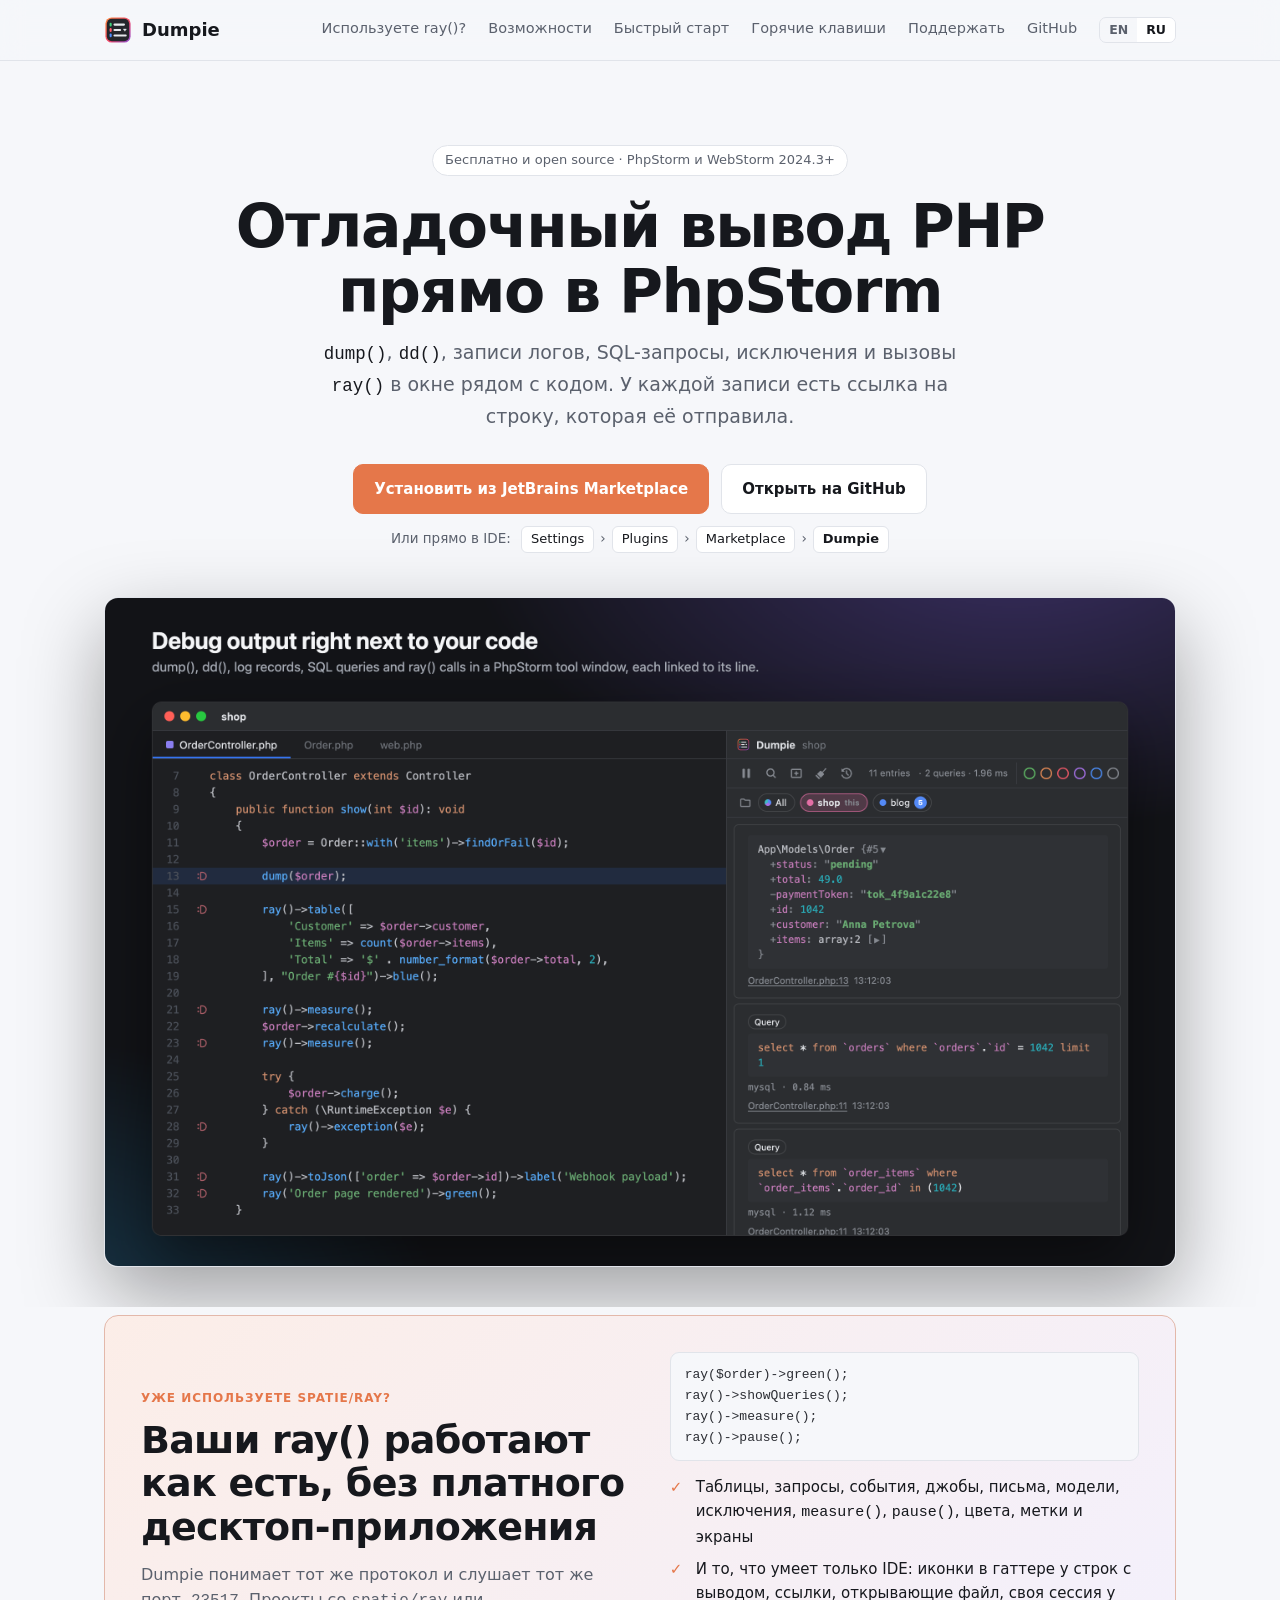
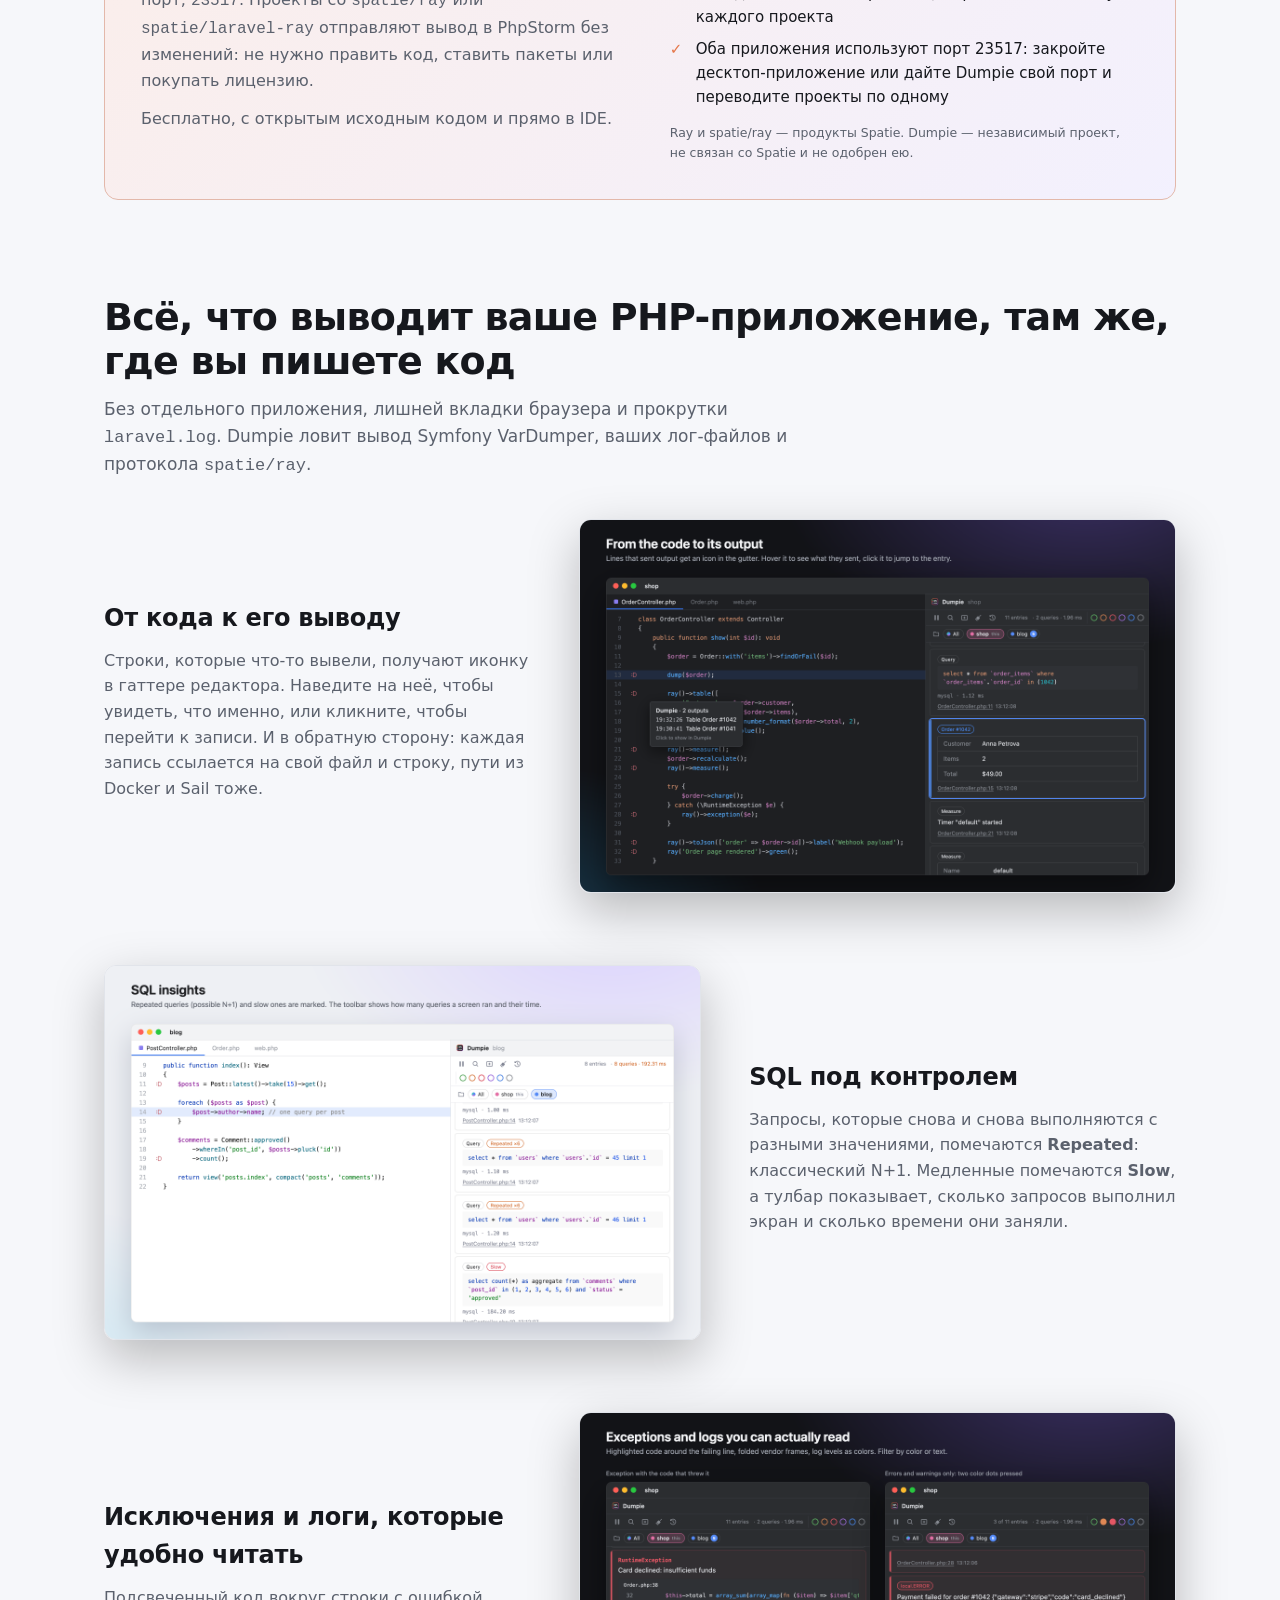
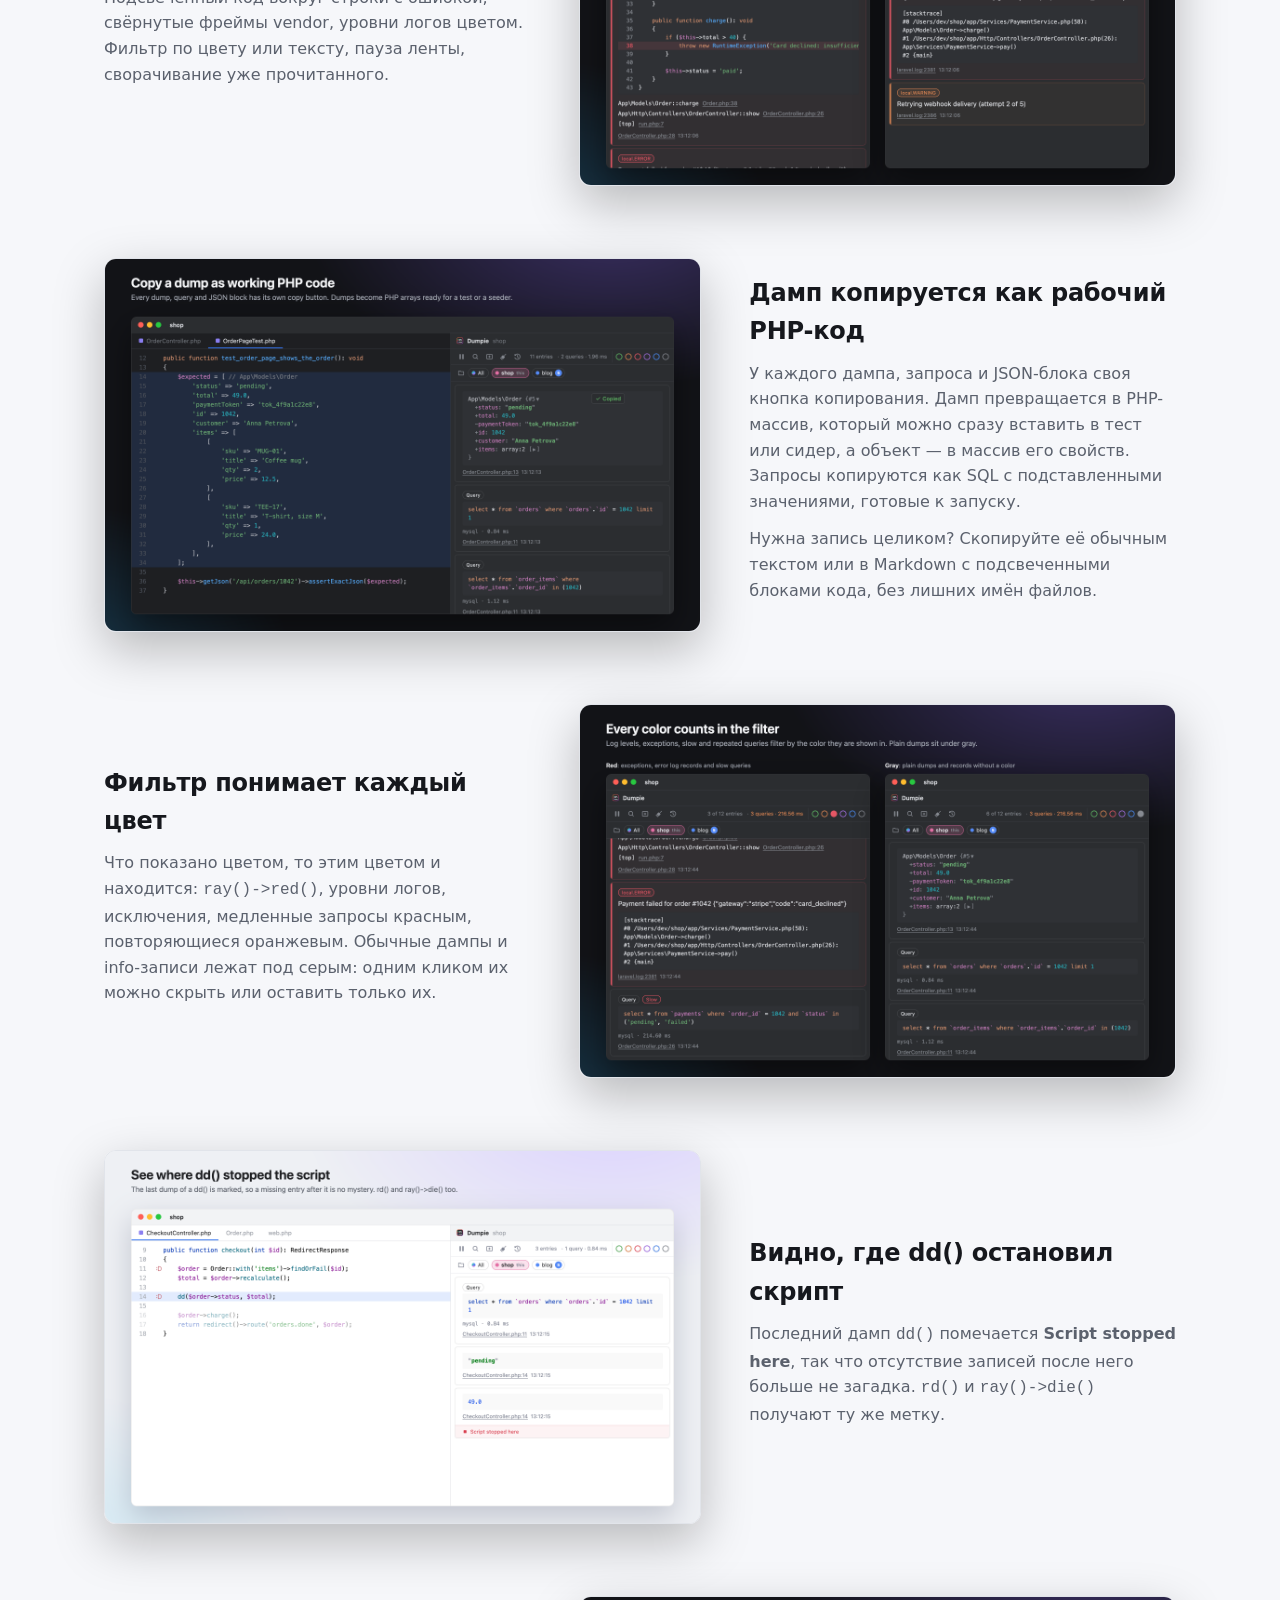
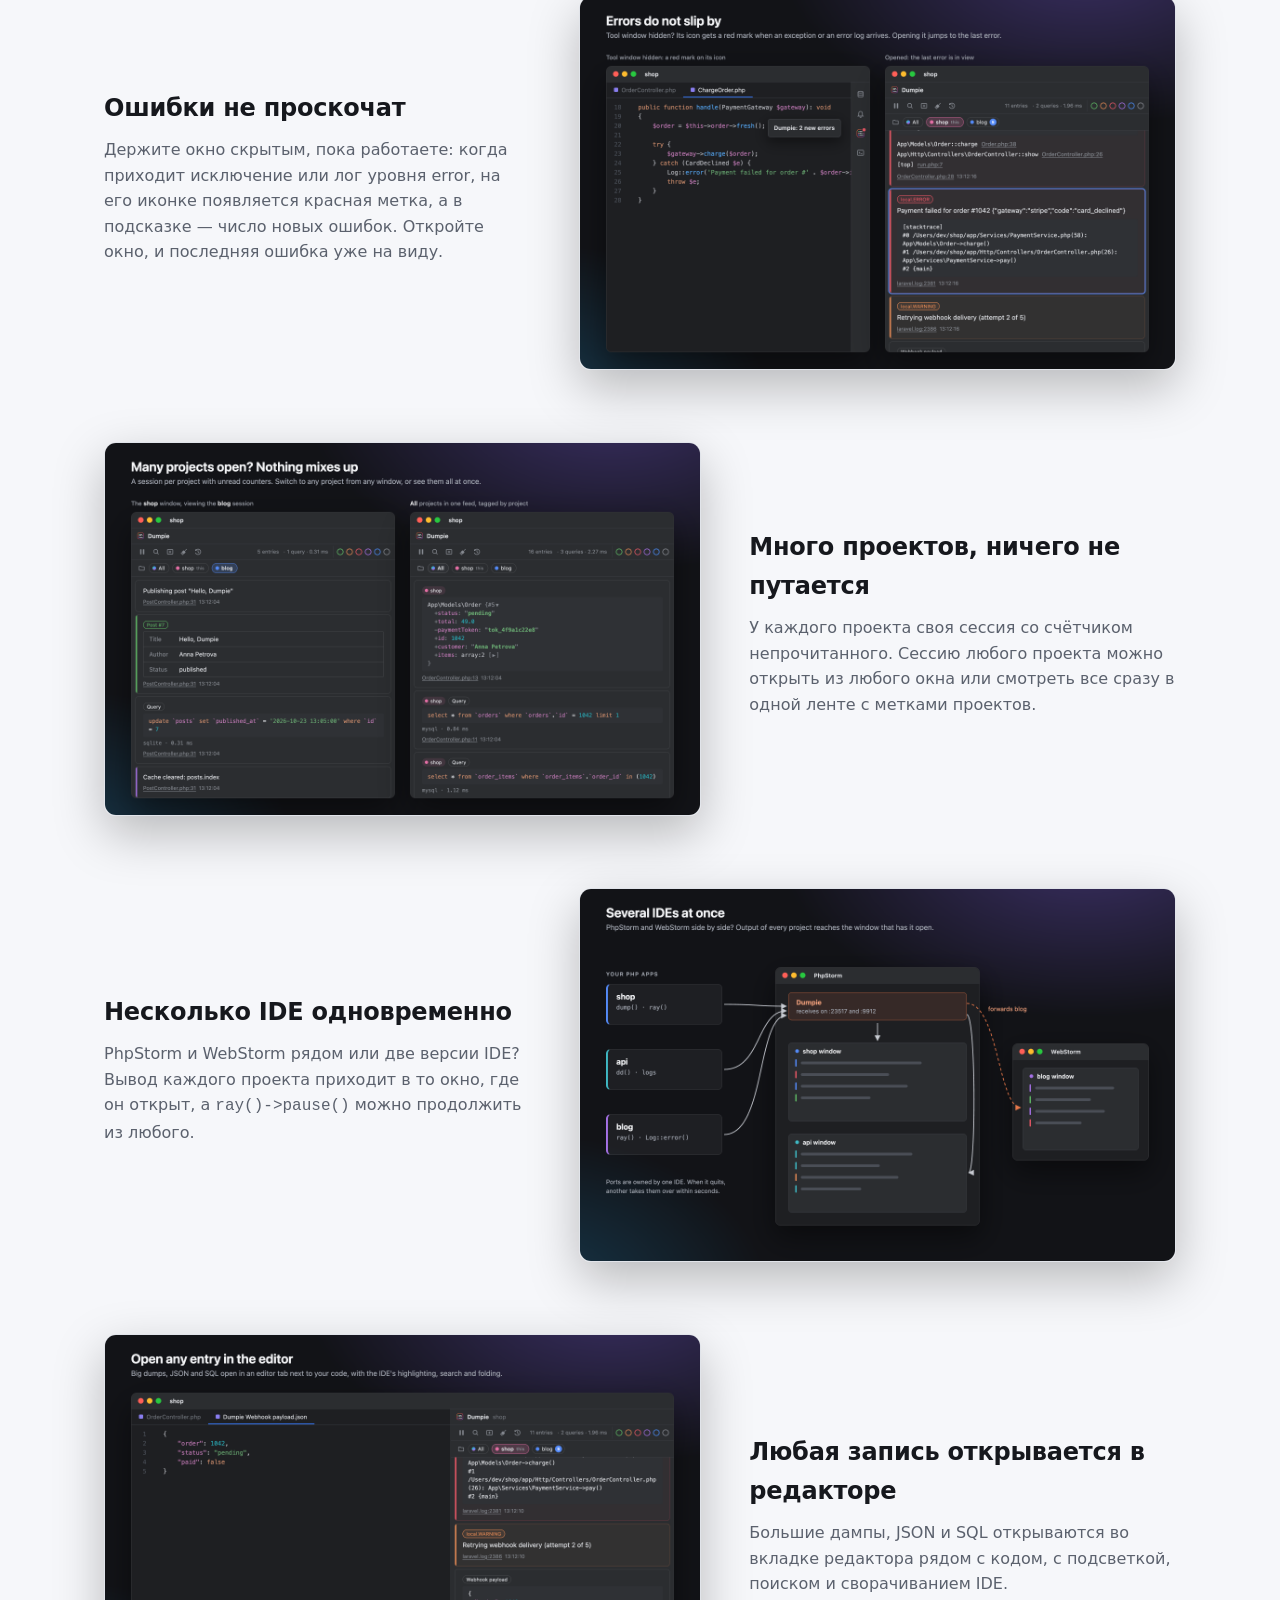
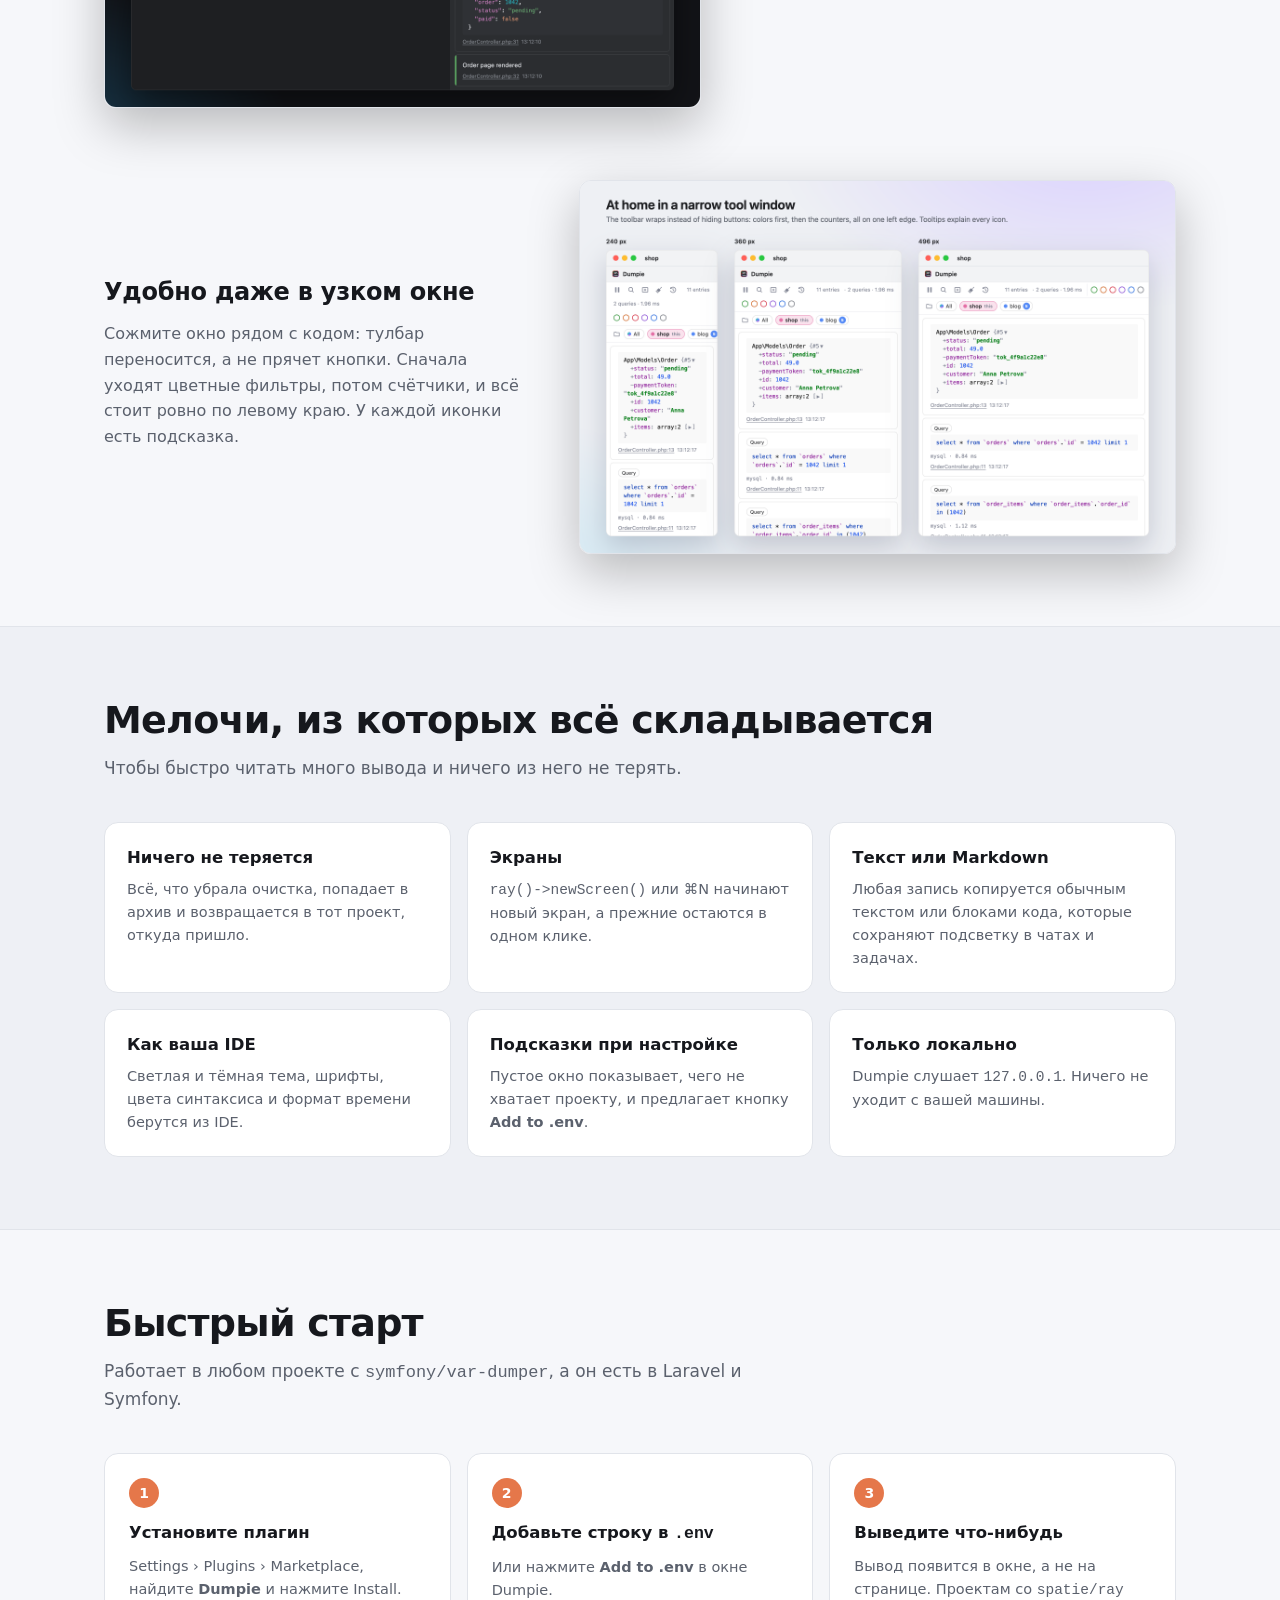
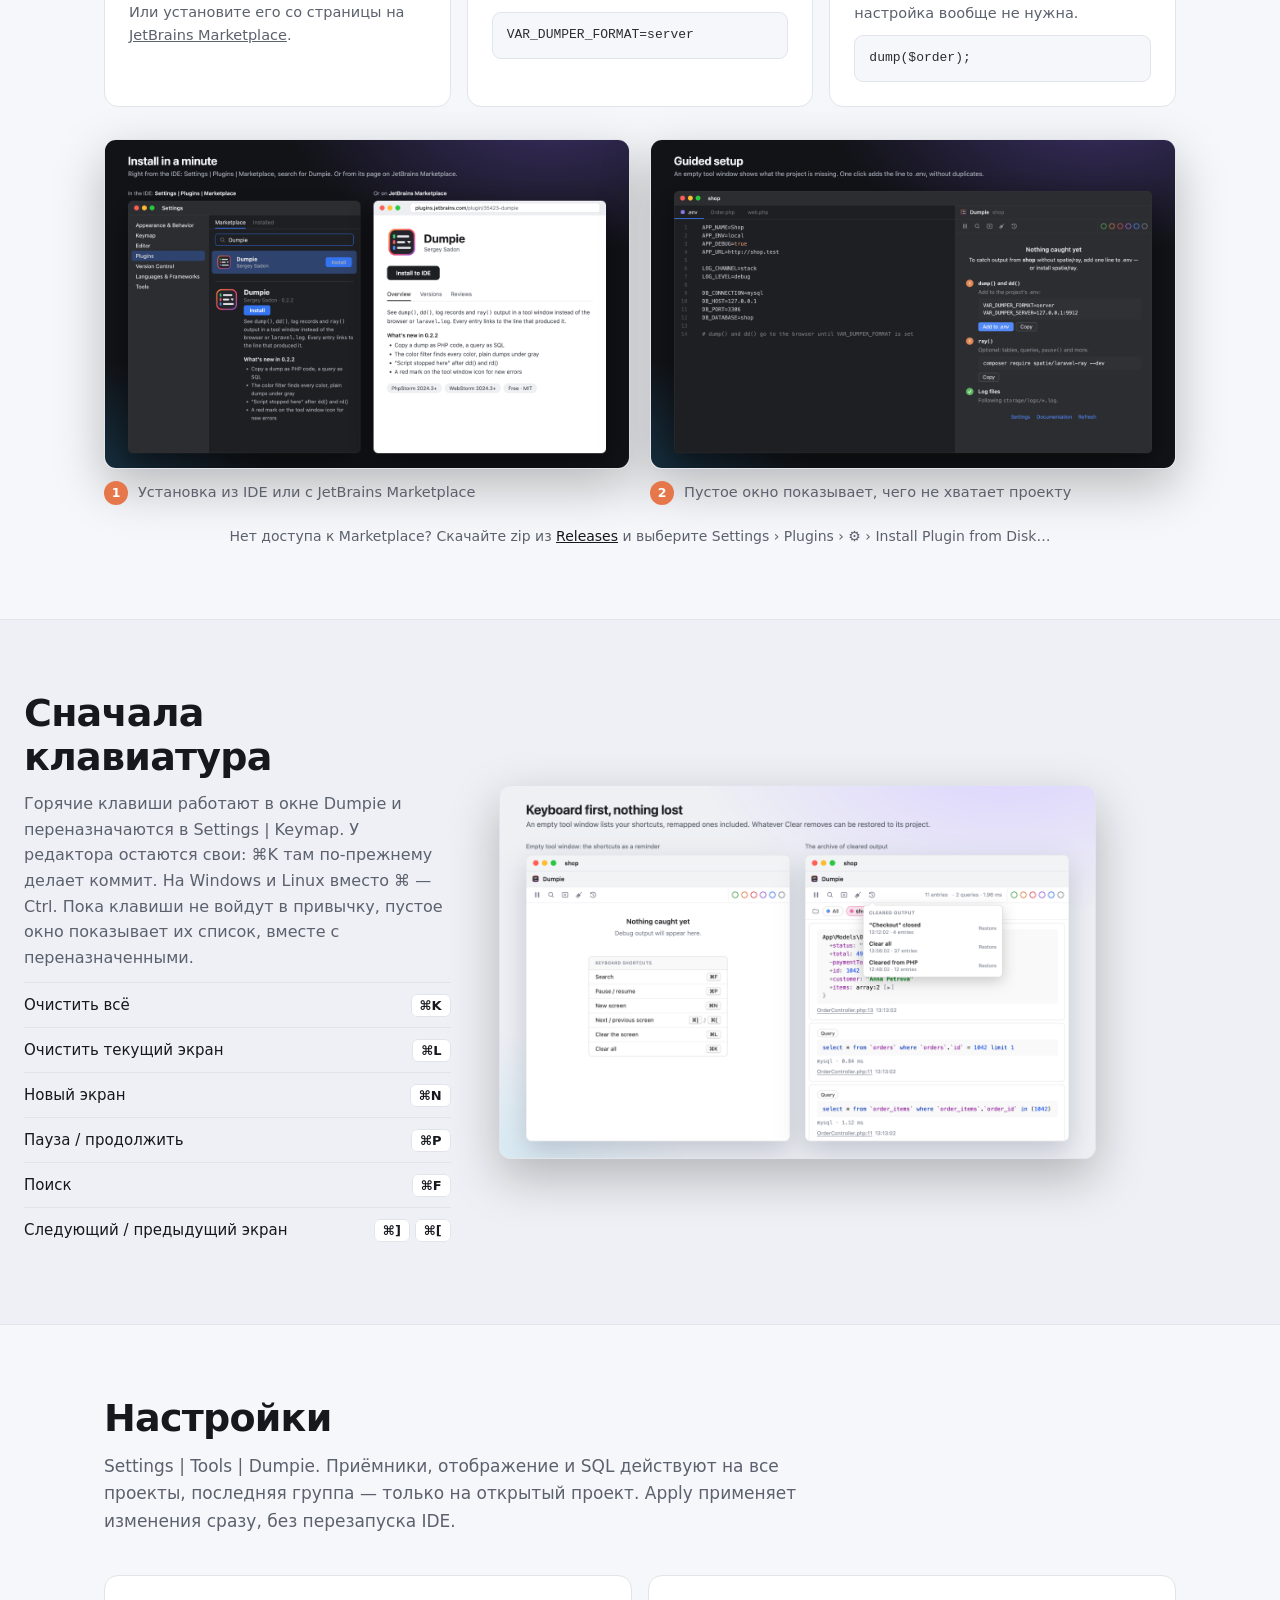
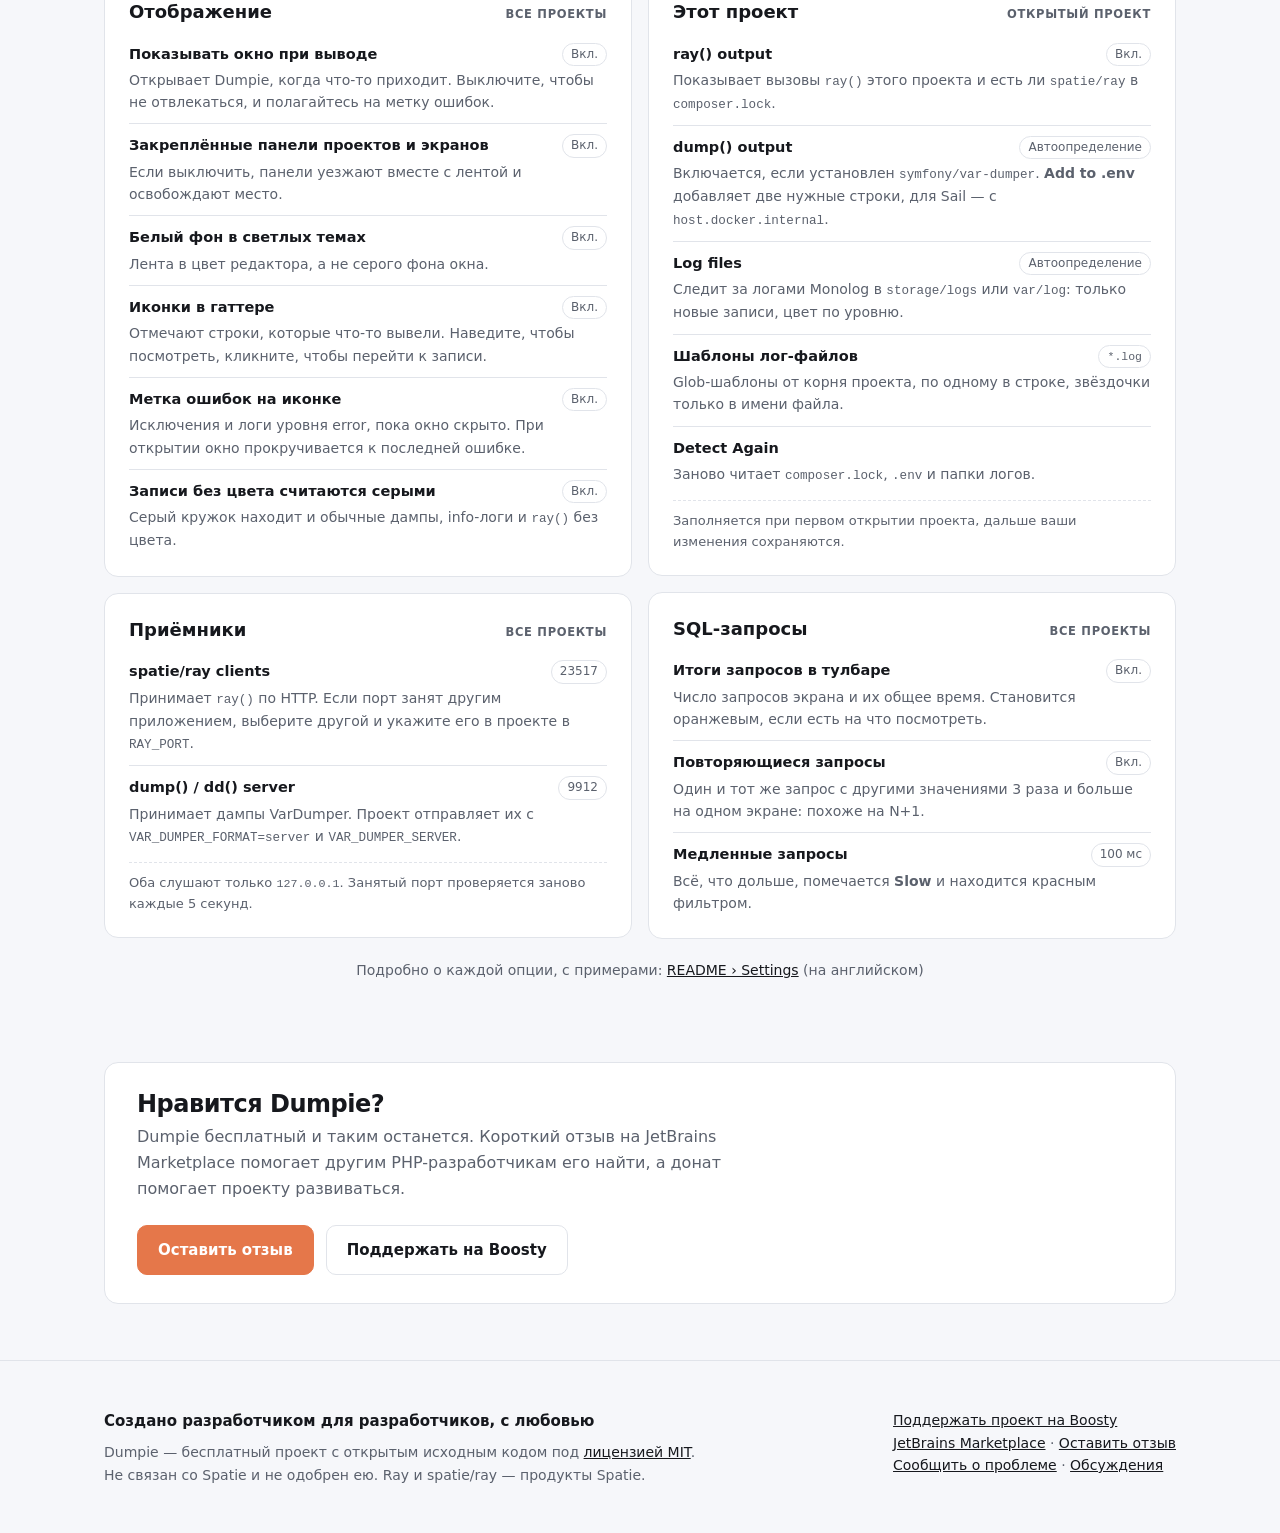
==== docs/ru/index.html @ 07ad0e58 "Docs for 0.2.2: new screenshots, Russian site, settings reference - 16 marketplace screenshots, five" ====
<!doctype html>
<html lang="ru">
<head>
<meta charset="utf-8">
<meta name="viewport" content="width=device-width, initial-scale=1">
<title>Dumpie — отладочный вывод PHP прямо в PhpStorm</title>
<meta name="description" content="dump(), dd(), логи, SQL-запросы, исключения и ray() в окне PhpStorm, у каждой записи ссылка на строку кода. Бесплатно и с открытым исходным кодом.">
<meta property="og:title" content="Dumpie — отладочный вывод PHP прямо в PhpStorm">
<meta property="og:description" content="dump(), dd(), логи, SQL и ray() рядом с вашим кодом. Бесплатно и с открытым исходным кодом.">
<meta property="og:image" content="https://sadonsergey.github.io/dumpie/marketplace/01-hero.png">
<link rel="icon" href="../icon.svg" type="image/svg+xml">
<link rel="alternate" hreflang="en" href="https://sadonsergey.github.io/dumpie/">
<link rel="alternate" hreflang="ru" href="https://sadonsergey.github.io/dumpie/ru/">
<link rel="alternate" hreflang="x-default" href="https://sadonsergey.github.io/dumpie/">
<link rel="stylesheet" href="../site.css">
</head>
<body>

<nav>
    <div class="wrap">
        <a class="brand" href="#"><img src="../icon.svg" alt="">Dumpie</a>
        <div class="links">
            <a href="#ray" class="hide-sm">Используете ray()?</a>
            <a href="#features">Возможности</a>
            <a href="#start" class="hide-sm">Быстрый старт</a>
            <a href="#shortcuts" class="hide-sm">Горячие клавиши</a>
            <a href="#support" class="hide-sm">Поддержать</a>
            <a href="https://github.com/sadonsergey/dumpie">GitHub</a>
            <span class="lang"><a href="../" hreflang="en" lang="en">EN</a><b>RU</b></span>
        </div>
    </div>
</nav>

<header class="hero">
    <div class="wrap">
        <span class="badge">Бесплатно и open source · PhpStorm и WebStorm 2024.3+</span>
        <h1>Отладочный вывод PHP прямо в PhpStorm</h1>
        <p class="lead"><code>dump()</code>, <code>dd()</code>, записи логов, SQL-запросы, исключения и вызовы <code>ray()</code> в окне рядом
            с кодом. У каждой записи есть ссылка на строку, которая её отправила.</p>
        <div class="cta">
            <a class="btn primary" href="https://plugins.jetbrains.com/plugin/35423-dumpie">Установить из JetBrains Marketplace</a>
            <a class="btn" href="https://github.com/sadonsergey/dumpie">Открыть на GitHub</a>
        </div>
        <div class="note">Или прямо в IDE:
            <span class="path"><span>Settings</span><i>›</i><span>Plugins</span><i>›</i><span>Marketplace</span><i>›</i><span><b>Dumpie</b></span></span></div>
        <div class="shot"><img src="../marketplace/01-hero.png" alt="Dumpie рядом с кодом в PhpStorm" width="2560" height="1600"></div>
    </div>
</header>

<section id="ray" class="switch">
    <div class="wrap">
        <div class="switch-card">
            <div>
                <span class="switch-tag">Уже используете spatie/ray?</span>
                <h2>Ваши ray() работают как есть, без платного десктоп-приложения</h2>
                <p>Dumpie понимает тот же протокол и слушает тот же порт, <code>23517</code>. Проекты со <code>spatie/ray</code> или
                    <code>spatie/laravel-ray</code> отправляют вывод в PhpStorm без изменений: не нужно править код, ставить
                    пакеты или покупать лицензию.</p>
                <p>Бесплатно, с открытым исходным кодом и прямо в IDE.</p>
            </div>
            <div>
                <pre>ray($order)-&gt;green();
ray()-&gt;showQueries();
ray()-&gt;measure();
ray()-&gt;pause();</pre>
                <ul>
                    <li>Таблицы, запросы, события, джобы, письма, модели, исключения, <code>measure()</code>, <code>pause()</code>, цвета, метки и экраны</li>
                    <li>И то, что умеет только IDE: иконки в гаттере у строк с выводом, ссылки, открывающие файл, своя сессия у каждого проекта</li>
                    <li>Оба приложения используют порт 23517: закройте десктоп-приложение или дайте Dumpie свой порт и переводите проекты по одному</li>
                </ul>
                <small>Ray и spatie/ray — продукты Spatie. Dumpie — независимый проект, не связан со Spatie и не одобрен ею.</small>
            </div>
        </div>
    </div>
</section>

<section id="features">
    <div class="wrap">
        <h2>Всё, что выводит ваше PHP-приложение, там же, где вы пишете код</h2>
        <p class="section-lead">Без отдельного приложения, лишней вкладки браузера и прокрутки <code>laravel.log</code>. Dumpie ловит вывод
            Symfony VarDumper, ваших лог-файлов и протокола <code>spatie/ray</code>.</p>

        <div class="feature">
            <div class="text">
                <h3>От кода к его выводу</h3>
                <p>Строки, которые что-то вывели, получают иконку в гаттере редактора. Наведите на неё, чтобы увидеть, что именно, или кликните,
                    чтобы перейти к записи. И в обратную сторону: каждая запись ссылается на свой файл и строку, пути из Docker и Sail тоже.</p>
            </div>
            <div class="media"><img src="../marketplace/06-gutter.png" alt="Иконка в гаттере с подсказкой и найденная запись" loading="lazy" width="2560" height="1600"></div>
        </div>

        <div class="feature flip">
            <div class="text">
                <h3>SQL под контролем</h3>
                <p>Запросы, которые снова и снова выполняются с разными значениями, помечаются <b>Repeated</b>: классический N+1. Медленные
                    помечаются <b>Slow</b>, а тулбар показывает, сколько запросов выполнил экран и сколько времени они заняли.</p>
            </div>
            <div class="media"><img src="../marketplace/05-sql.png" alt="Повторяющиеся и медленные запросы" loading="lazy" width="2560" height="1600"></div>
        </div>

        <div class="feature">
            <div class="text">
                <h3>Исключения и логи, которые удобно читать</h3>
                <p>Подсвеченный код вокруг строки с ошибкой, свёрнутые фреймы vendor, уровни логов цветом. Фильтр по цвету или тексту, пауза
                    ленты, сворачивание уже прочитанного.</p>
            </div>
            <div class="media"><img src="../marketplace/04-errors.png" alt="Исключение с кодом и только ошибки" loading="lazy" width="2560" height="1600"></div>
        </div>

        <div class="feature flip">
            <div class="text">
                <h3>Дамп копируется как рабочий PHP-код</h3>
                <p>У каждого дампа, запроса и JSON-блока своя кнопка копирования. Дамп превращается в PHP-массив, который можно сразу вставить
                    в тест или сидер, а объект — в массив его свойств. Запросы копируются как SQL с подставленными значениями, готовые к запуску.</p>
                <p>Нужна запись целиком? Скопируйте её обычным текстом или в Markdown с подсвеченными блоками кода, без лишних имён файлов.</p>
            </div>
            <div class="media"><img src="../marketplace/11-copy.png" alt="Дамп, скопированный в тест как PHP-массив" loading="lazy" width="2560" height="1600"></div>
        </div>

        <div class="feature">
            <div class="text">
                <h3>Фильтр понимает каждый цвет</h3>
                <p>Что показано цветом, то этим цветом и находится: <code>ray()->red()</code>, уровни логов, исключения, медленные запросы
                    красным, повторяющиеся оранжевым. Обычные дампы и info-записи лежат под серым: одним кликом их можно скрыть или оставить только их.</p>
            </div>
            <div class="media"><img src="../marketplace/12-filter.png" alt="Красный и серый цветовые фильтры" loading="lazy" width="2560" height="1600"></div>
        </div>

        <div class="feature flip">
            <div class="text">
                <h3>Видно, где dd() остановил скрипт</h3>
                <p>Последний дамп <code>dd()</code> помечается <b>Script stopped here</b>, так что отсутствие записей после него больше не загадка.
                    <code>rd()</code> и <code>ray()->die()</code> получают ту же метку.</p>
            </div>
            <div class="media"><img src="../marketplace/13-dd.png" alt="Метка Script stopped here после dd()" loading="lazy" width="2560" height="1600"></div>
        </div>

        <div class="feature">
            <div class="text">
                <h3>Ошибки не проскочат</h3>
                <p>Держите окно скрытым, пока работаете: когда приходит исключение или лог уровня error, на его иконке появляется красная метка,
                    а в подсказке — число новых ошибок. Откройте окно, и последняя ошибка уже на виду.</p>
            </div>
            <div class="media"><img src="../marketplace/14-badge.png" alt="Красная метка на иконке окна и найденная ошибка" loading="lazy" width="2560" height="1600"></div>
        </div>

        <div class="feature flip">
            <div class="text">
                <h3>Много проектов, ничего не путается</h3>
                <p>У каждого проекта своя сессия со счётчиком непрочитанного. Сессию любого проекта можно открыть из любого окна или смотреть
                    все сразу в одной ленте с метками проектов.</p>
            </div>
            <div class="media"><img src="../marketplace/02-sessions.png" alt="Сессии двух проектов" loading="lazy" width="2560" height="1600"></div>
        </div>

        <div class="feature">
            <div class="text">
                <h3>Несколько IDE одновременно</h3>
                <p>PhpStorm и WebStorm рядом или две версии IDE? Вывод каждого проекта приходит в то окно, где он открыт, а
                    <code>ray()->pause()</code> можно продолжить из любого.</p>
            </div>
            <div class="media"><img src="../marketplace/03-ides.png" alt="Вывод, распределённый между IDE" loading="lazy" width="2560" height="1600"></div>
        </div>

        <div class="feature flip">
            <div class="text">
                <h3>Любая запись открывается в редакторе</h3>
                <p>Большие дампы, JSON и SQL открываются во вкладке редактора рядом с кодом, с подсветкой, поиском и сворачиванием IDE.</p>
            </div>
            <div class="media"><img src="../marketplace/08-open.png" alt="Запись, открытая во вкладке редактора" loading="lazy" width="2560" height="1600"></div>
        </div>

        <div class="feature">
            <div class="text">
                <h3>Удобно даже в узком окне</h3>
                <p>Сожмите окно рядом с кодом: тулбар переносится, а не прячет кнопки. Сначала уходят цветные фильтры, потом счётчики,
                    и всё стоит ровно по левому краю. У каждой иконки есть подсказка.</p>
            </div>
            <div class="media"><img src="../marketplace/15-narrow.png" alt="Окно Dumpie трёх разной ширины" loading="lazy" width="2560" height="1600"></div>
        </div>
    </div>
</section>

<section class="alt">
    <div class="wrap">
        <h2>Мелочи, из которых всё складывается</h2>
        <p class="section-lead">Чтобы быстро читать много вывода и ничего из него не терять.</p>
        <div class="grid">
            <div class="card"><h4>Ничего не теряется</h4><p>Всё, что убрала очистка, попадает в архив и возвращается в тот проект, откуда пришло.</p></div>
            <div class="card"><h4>Экраны</h4><p><code>ray()->newScreen()</code> или ⌘N начинают новый экран, а прежние остаются в одном клике.</p></div>
            <div class="card"><h4>Текст или Markdown</h4><p>Любая запись копируется обычным текстом или блоками кода, которые сохраняют подсветку в чатах и задачах.</p></div>
            <div class="card"><h4>Как ваша IDE</h4><p>Светлая и тёмная тема, шрифты, цвета синтаксиса и формат времени берутся из IDE.</p></div>
            <div class="card"><h4>Подсказки при настройке</h4><p>Пустое окно показывает, чего не хватает проекту, и предлагает кнопку <b>Add to .env</b>.</p></div>
            <div class="card"><h4>Только локально</h4><p>Dumpie слушает <code>127.0.0.1</code>. Ничего не уходит с вашей машины.</p></div>
        </div>
    </div>
</section>

<section id="start">
    <div class="wrap">
        <h2>Быстрый старт</h2>
        <p class="section-lead">Работает в любом проекте с <code>symfony/var-dumper</code>, а он есть в Laravel и Symfony.</p>
        <div class="steps">
            <div class="step">
                <h4>Установите плагин</h4>
                <p>Settings › Plugins › Marketplace, найдите <b>Dumpie</b> и нажмите Install. Или установите его со страницы на
                    <a href="https://plugins.jetbrains.com/plugin/35423-dumpie">JetBrains Marketplace</a>.</p>
            </div>
            <div class="step">
                <h4>Добавьте строку в <code>.env</code></h4>
                <p>Или нажмите <b>Add to .env</b> в окне Dumpie.</p>
                <pre>VAR_DUMPER_FORMAT=server</pre>
            </div>
            <div class="step">
                <h4>Выведите что-нибудь</h4>
                <p>Вывод появится в окне, а не на странице. Проектам со <code>spatie/ray</code> настройка вообще не нужна.</p>
                <pre>dump($order);</pre>
            </div>
        </div>
        <div class="shots">
            <figure>
                <div class="media"><img src="../marketplace/16-install.png" alt="Установка Dumpie из IDE и с JetBrains Marketplace" loading="lazy" width="2560" height="1600"></div>
                <figcaption><b>1</b> Установка из IDE или с JetBrains Marketplace</figcaption>
            </figure>
            <figure>
                <div class="media"><img src="../marketplace/09-setup.png" alt="Подсказки по настройке в пустом окне" loading="lazy" width="2560" height="1600"></div>
                <figcaption><b>2</b> Пустое окно показывает, чего не хватает проекту</figcaption>
            </figure>
        </div>
        <p class="offline">Нет доступа к Marketplace? Скачайте zip из <a href="https://github.com/sadonsergey/dumpie/releases/latest">Releases</a>
            и выберите Settings › Plugins › ⚙ › Install Plugin from Disk…</p>
    </div>
</section>

<section id="shortcuts" class="alt">
    <div class="wrap feature">
        <div class="text">
            <h2>Сначала клавиатура</h2>
            <p>Горячие клавиши работают в окне Dumpie и переназначаются в Settings | Keymap. У редактора остаются свои: ⌘K там
                по-прежнему делает коммит. На Windows и Linux вместо ⌘ — Ctrl. Пока клавиши не войдут в привычку, пустое окно
                показывает их список, вместе с переназначенными.</p>
            <table>
                <tr><td>Очистить всё</td><td><kbd>⌘K</kbd></td></tr>
                <tr><td>Очистить текущий экран</td><td><kbd>⌘L</kbd></td></tr>
                <tr><td>Новый экран</td><td><kbd>⌘N</kbd></td></tr>
                <tr><td>Пауза / продолжить</td><td><kbd>⌘P</kbd></td></tr>
                <tr><td>Поиск</td><td><kbd>⌘F</kbd></td></tr>
                <tr><td>Следующий / предыдущий экран</td><td><kbd>⌘]</kbd> <kbd>⌘[</kbd></td></tr>
            </table>
        </div>
        <div class="media"><img src="../marketplace/07-keys.png" alt="Горячие клавиши на пустом экране и архив очищенного вывода" loading="lazy" width="2560" height="1600"></div>
    </div>
</section>

<section id="settings">
    <div class="wrap">
        <h2>Настройки</h2>
        <p class="section-lead">Settings | Tools | Dumpie. Приёмники, отображение и SQL действуют на все проекты, последняя группа — только на открытый проект. Apply применяет изменения сразу, без перезапуска IDE.</p>
        <div class="settings">
            <div class="set-col">
                <div class="set-card">
                    <h3>Отображение<small>Все проекты</small></h3>
                    <div class="opt"><div class="opt-head"><b>Показывать окно при выводе</b><span>Вкл.</span></div><p>Открывает Dumpie, когда что-то приходит. Выключите, чтобы не отвлекаться, и полагайтесь на метку ошибок.</p></div>
                    <div class="opt"><div class="opt-head"><b>Закреплённые панели проектов и экранов</b><span>Вкл.</span></div><p>Если выключить, панели уезжают вместе с лентой и освобождают место.</p></div>
                    <div class="opt"><div class="opt-head"><b>Белый фон в светлых темах</b><span>Вкл.</span></div><p>Лента в цвет редактора, а не серого фона окна.</p></div>
                    <div class="opt"><div class="opt-head"><b>Иконки в гаттере</b><span>Вкл.</span></div><p>Отмечают строки, которые что-то вывели. Наведите, чтобы посмотреть, кликните, чтобы перейти к записи.</p></div>
                    <div class="opt"><div class="opt-head"><b>Метка ошибок на иконке</b><span>Вкл.</span></div><p>Исключения и логи уровня error, пока окно скрыто. При открытии окно прокручивается к последней ошибке.</p></div>
                    <div class="opt"><div class="opt-head"><b>Записи без цвета считаются серыми</b><span>Вкл.</span></div><p>Серый кружок находит и обычные дампы, info-логи и <code>ray()</code> без цвета.</p></div>
                </div>
                <div class="set-card">
                    <h3>Приёмники<small>Все проекты</small></h3>
                    <div class="opt"><div class="opt-head"><b>spatie/ray clients</b><span>23517</span></div><p>Принимает <code>ray()</code> по HTTP. Если порт занят другим приложением, выберите другой и укажите его в проекте в <code>RAY_PORT</code>.</p></div>
                    <div class="opt"><div class="opt-head"><b>dump() / dd() server</b><span>9912</span></div><p>Принимает дампы VarDumper. Проект отправляет их с <code>VAR_DUMPER_FORMAT=server</code> и <code>VAR_DUMPER_SERVER</code>.</p></div>
                    <p class="set-note">Оба слушают только <code>127.0.0.1</code>. Занятый порт проверяется заново каждые 5 секунд.</p>
                </div>
            </div>
            <div class="set-col">
                <div class="set-card">
                    <h3>Этот проект<small>Открытый проект</small></h3>
                    <div class="opt"><div class="opt-head"><b>ray() output</b><span>Вкл.</span></div><p>Показывает вызовы <code>ray()</code> этого проекта и есть ли <code>spatie/ray</code> в <code>composer.lock</code>.</p></div>
                    <div class="opt"><div class="opt-head"><b>dump() output</b><span>Автоопределение</span></div><p>Включается, если установлен <code>symfony/var-dumper</code>. <b>Add to .env</b> добавляет две нужные строки, для Sail — с <code>host.docker.internal</code>.</p></div>
                    <div class="opt"><div class="opt-head"><b>Log files</b><span>Автоопределение</span></div><p>Следит за логами Monolog в <code>storage/logs</code> или <code>var/log</code>: только новые записи, цвет по уровню.</p></div>
                    <div class="opt"><div class="opt-head"><b>Шаблоны лог-файлов</b><span><code>*.log</code></span></div><p>Glob-шаблоны от корня проекта, по одному в строке, звёздочки только в имени файла.</p></div>
                    <div class="opt"><div class="opt-head"><b>Detect Again</b></div><p>Заново читает <code>composer.lock</code>, <code>.env</code> и папки логов.</p></div>
                    <p class="set-note">Заполняется при первом открытии проекта, дальше ваши изменения сохраняются.</p>
                </div>
                <div class="set-card">
                    <h3>SQL-запросы<small>Все проекты</small></h3>
                    <div class="opt"><div class="opt-head"><b>Итоги запросов в тулбаре</b><span>Вкл.</span></div><p>Число запросов экрана и их общее время. Становится оранжевым, если есть на что посмотреть.</p></div>
                    <div class="opt"><div class="opt-head"><b>Повторяющиеся запросы</b><span>Вкл.</span></div><p>Один и тот же запрос с другими значениями 3 раза и больше на одном экране: похоже на N+1.</p></div>
                    <div class="opt"><div class="opt-head"><b>Медленные запросы</b><span>100 мс</span></div><p>Всё, что дольше, помечается <b>Slow</b> и находится красным фильтром.</p></div>
                </div>
            </div>
        </div>
        <p class="offline">Подробно о каждой опции, с примерами: <a href="https://github.com/sadonsergey/dumpie#settings">README › Settings</a> (на английском)</p>
    </div>
</section>

<section id="support" class="review">
    <div class="wrap">
        <div class="review-card">
            <div>
                <h2>Нравится Dumpie?</h2>
                <p>Dumpie бесплатный и таким останется. Короткий отзыв на JetBrains Marketplace помогает другим PHP-разработчикам его найти,
                    а донат помогает проекту развиваться.</p>
            </div>
            <div class="review-actions">
                <a class="btn primary" href="https://plugins.jetbrains.com/plugin/35423-dumpie/reviews">Оставить отзыв</a>
                <a class="btn" href="https://boosty.to/sadonsergey/donate">Поддержать на Boosty</a>
            </div>
        </div>
    </div>
</section>

<footer>
    <div class="wrap">
        <div><span class="made">Создано разработчиком для разработчиков, с любовью</span><br>
            Dumpie — бесплатный проект с открытым исходным кодом под <a href="https://github.com/sadonsergey/dumpie/blob/main/LICENSE">лицензией MIT</a>.<br>
            Не связан со Spatie и не одобрен ею. Ray и spatie/ray — продукты Spatie.</div>
        <div>
            <a class="support" href="https://boosty.to/sadonsergey/donate">Поддержать проект на Boosty</a><br>
            <a href="https://plugins.jetbrains.com/plugin/35423-dumpie">JetBrains Marketplace</a> · <a href="https://plugins.jetbrains.com/plugin/35423-dumpie/reviews">Оставить отзыв</a><br>
            <a href="https://github.com/sadonsergey/dumpie/issues">Сообщить о проблеме</a> ·
            <a href="https://github.com/sadonsergey/dumpie/discussions">Обсуждения</a>
        </div>
    </div>
</footer>

</body>
</html>
---- docs/site.css ----
:root {
    --bg: #0f1013;
    --bg-2: #16181d;
    --card: #1b1d22;
    --line: #2a2d34;
    --fg: #eceef2;
    --muted: #a0a5af;
    --accent: #e5774a;
    --accent-2: #8f7cf5;
    --code: #c7cad1;
    --radius: 14px;
    --max: 1120px;
}
@media (prefers-color-scheme: light) {
    :root {
        --bg: #f6f7fa;
        --bg-2: #eef0f5;
        --card: #ffffff;
        --line: #e1e4ea;
        --fg: #16181d;
        --muted: #5b616d;
        --code: #2b2d33;
    }
}
* { box-sizing: border-box; }
html { scroll-behavior: smooth; }
body {
    margin: 0;
    background: var(--bg);
    color: var(--fg);
    font: 16px/1.6 -apple-system, BlinkMacSystemFont, "Segoe UI", Inter, system-ui, sans-serif;
    -webkit-font-smoothing: antialiased;
}
a { color: inherit; }
img { display: block; max-width: 100%; height: auto; }
code, pre { font-family: "JetBrains Mono", ui-monospace, Menlo, Consolas, monospace; }
.wrap { max-width: var(--max); margin: 0 auto; padding: 0 24px; }

/* Navigation */
nav { position: sticky; top: 0; z-index: 10; backdrop-filter: blur(12px); background: color-mix(in srgb, var(--bg) 80%, transparent); border-bottom: 1px solid var(--line); }
nav .wrap { display: flex; align-items: center; gap: 24px; height: 60px; }
.brand { display: flex; align-items: center; gap: 10px; font-weight: 700; font-size: 18px; text-decoration: none; }
.brand img { width: 28px; height: 28px; }
nav .links { margin-left: auto; display: flex; gap: 22px; font-size: 14.5px; }
nav .links a { text-decoration: none; color: var(--muted); }
nav .links a:hover { color: var(--fg); }
/* Language switch: the current language is plain text, the other one a link */
.lang { display: inline-flex; border: 1px solid var(--line); border-radius: 7px; overflow: hidden; font-size: 12.5px; font-weight: 600; }
.lang b, .lang a { padding: 2px 9px; }
.lang b { background: var(--card); color: var(--fg); }
nav .links .lang a { color: var(--muted); }

/* Hero */
.hero { padding: 84px 0 40px; text-align: center; position: relative; overflow: hidden; }
.hero::before {
    content: ""; position: absolute; inset: -40% -10% auto; height: 520px; z-index: -1;
    background: radial-gradient(600px 300px at 30% 40%, color-mix(in srgb, var(--accent-2) 30%, transparent), transparent 70%),
                radial-gradient(600px 300px at 70% 30%, color-mix(in srgb, var(--accent) 22%, transparent), transparent 70%);
}
.badge { display: inline-block; padding: 4px 12px; border: 1px solid var(--line); border-radius: 999px; font-size: 13px; color: var(--muted); background: var(--card); }
h1 { margin: 18px auto 14px; max-width: 820px; font-size: clamp(36px, 5.4vw, 60px); line-height: 1.08; letter-spacing: -.025em; }
.lead { margin: 0 auto; max-width: 680px; font-size: 19px; color: var(--muted); }
.lead code { color: var(--fg); font-size: .92em; }
.cta { display: flex; justify-content: center; gap: 12px; margin: 32px 0 12px; flex-wrap: wrap; }
.btn { display: inline-flex; align-items: center; gap: 8px; padding: 12px 20px; border-radius: 10px; font-weight: 600; font-size: 15px; text-decoration: none; border: 1px solid var(--line); background: var(--card); }
.btn.primary { background: var(--accent); border-color: var(--accent); color: #fff; }
.btn:hover { filter: brightness(1.06); }
.note { font-size: 13.5px; color: var(--muted); }
.shot { margin: 44px auto 0; border-radius: var(--radius); overflow: hidden; border: 1px solid var(--line); box-shadow: 0 30px 80px rgba(0, 0, 0, .35); }

/* Sections */
section { padding: 72px 0; }
section.alt { background: var(--bg-2); border-top: 1px solid var(--line); border-bottom: 1px solid var(--line); }
h2 { margin: 0 0 12px; font-size: clamp(28px, 3.4vw, 38px); letter-spacing: -.02em; line-height: 1.15; }
.section-lead { margin: 0 0 40px; max-width: 700px; color: var(--muted); font-size: 17px; }

/* Feature rows: text and screenshot side by side */
.feature { display: grid; grid-template-columns: 5fr 7fr; gap: 48px; align-items: center; margin: 0 0 72px; }
.feature:last-child { margin-bottom: 0; }
.feature.flip { grid-template-columns: 7fr 5fr; }
.feature.flip .text { order: 2; }
.feature h3 { margin: 0 0 10px; font-size: 24px; letter-spacing: -.01em; }
.feature p { margin: 0 0 12px; color: var(--muted); }
.feature p code { white-space: nowrap; }
.feature ul { margin: 0; padding-left: 18px; color: var(--muted); }
.feature li { margin: 4px 0; }
.feature .media { border-radius: 12px; overflow: hidden; border: 1px solid var(--line); box-shadow: 0 18px 50px rgba(0, 0, 0, .25); }

/* Callout for projects that already use spatie/ray */
.switch { padding: 8px 0 24px; scroll-margin-top: 72px; }
.switch p code { white-space: nowrap; }
.switch-card {
    display: grid; grid-template-columns: 1.05fr 1fr; gap: 36px; align-items: center; padding: 36px;
    border-radius: var(--radius); border: 1px solid color-mix(in srgb, var(--accent) 40%, var(--line));
    background: linear-gradient(135deg, color-mix(in srgb, var(--accent) 13%, var(--card)), color-mix(in srgb, var(--accent-2) 11%, var(--card)));
}
.switch-tag { display: inline-block; margin-bottom: 10px; font-size: 12px; font-weight: 700; letter-spacing: .08em; text-transform: uppercase; color: var(--accent); }
.switch h2 { margin: 0 0 12px; }
.switch p { margin: 0 0 12px; color: var(--muted); }
.switch p:last-child { margin-bottom: 0; }
.switch ul { margin: 14px 0 0; padding: 0; list-style: none; font-size: 15px; }
.switch li { position: relative; padding-left: 26px; margin: 8px 0; }
.switch li::before { content: "✓"; position: absolute; left: 0; color: var(--accent); font-weight: 700; }
.switch small { display: block; margin-top: 14px; font-size: 12.5px; color: var(--muted); }

/* Install path under the hero buttons: Settings › Plugins › … */
.path { display: inline-flex; align-items: center; flex-wrap: wrap; justify-content: center; gap: 6px; margin-left: 6px; vertical-align: middle; }
.path span { padding: 2px 9px; border-radius: 6px; background: var(--card); border: 1px solid var(--line); color: var(--fg); font-size: 13px; }
.path i { font-style: normal; color: var(--muted); }

/* Quick start: install and setup shots side by side */
.shots { display: grid; grid-template-columns: 1fr 1fr; gap: 20px; margin-top: 32px; }
.shots figure { margin: 0; }
.shots .media { border-radius: 12px; overflow: hidden; border: 1px solid var(--line); box-shadow: 0 18px 50px rgba(0, 0, 0, .25); }
.shots figcaption { display: flex; align-items: center; gap: 10px; margin-top: 12px; font-size: 14.5px; color: var(--muted); }
.shots figcaption b { display: inline-grid; place-items: center; width: 24px; height: 24px; border-radius: 50%; background: var(--accent); color: #fff; font-size: 12.5px; }
.offline { margin: 20px 0 0; font-size: 14px; color: var(--muted); text-align: center; }
.offline a { color: var(--fg); }

/* Settings: a card per group in two balanced columns */
.settings { display: grid; grid-template-columns: 1fr 1fr; gap: 16px; align-items: start; }
.set-col { display: flex; flex-direction: column; gap: 16px; }
.set-card { padding: 22px 24px 14px; border-radius: var(--radius); background: var(--card); border: 1px solid var(--line); }
.set-card h3 { display: flex; align-items: baseline; justify-content: space-between; gap: 12px; margin: 0 0 6px; font-size: 18px; }
.set-card h3 small { font-size: 11.5px; font-weight: 600; letter-spacing: .06em; text-transform: uppercase; color: var(--muted); }
.opt { padding: 10px 0; border-top: 1px solid var(--line); }
.opt:first-of-type { border-top: 0; }
.opt-head { display: flex; align-items: center; justify-content: space-between; gap: 12px; font-size: 14.5px; }
.opt-head span { flex: none; padding: 1px 8px; border-radius: 999px; border: 1px solid var(--line); font-size: 12px; color: var(--muted); white-space: nowrap; }
.opt-head span code { font-size: 11.5px; }
.opt p { margin: 3px 0 0; font-size: 14px; color: var(--muted); }
.opt p code, .set-note code { font-size: .9em; white-space: nowrap; }
.set-note { margin: 4px 0 8px; padding-top: 10px; border-top: 1px dashed var(--line); font-size: 13px; color: var(--muted); }

/* Review request before the footer */
.review { padding: 8px 0 56px; }
.review-card { display: flex; align-items: center; justify-content: space-between; gap: 24px; flex-wrap: wrap; padding: 28px 32px;
    border-radius: var(--radius); background: var(--card); border: 1px solid var(--line); }
.review h2 { margin: 0 0 6px; font-size: 24px; }
.review p { margin: 0; color: var(--muted); max-width: 640px; }
.review-actions { display: flex; gap: 12px; flex-wrap: wrap; }
.review { scroll-margin-top: 72px; }
.note a { color: var(--fg); }

/* Small feature grid */
.grid { display: grid; grid-template-columns: repeat(3, 1fr); gap: 16px; }
.card { padding: 22px; border-radius: var(--radius); background: var(--card); border: 1px solid var(--line); }
.card h4 { margin: 0 0 6px; font-size: 16.5px; }
.card p { margin: 0; font-size: 14.5px; color: var(--muted); }

/* Quick start */
.steps { display: grid; grid-template-columns: repeat(3, 1fr); gap: 16px; counter-reset: step; }
.step { padding: 24px; border-radius: var(--radius); background: var(--card); border: 1px solid var(--line); }
.step::before { counter-increment: step; content: counter(step); display: inline-grid; place-items: center; width: 30px; height: 30px; margin-bottom: 12px; border-radius: 50%; background: var(--accent); color: #fff; font-weight: 700; font-size: 14px; }
.step h4 { margin: 0 0 8px; font-size: 16.5px; }
.step p { margin: 0 0 10px; font-size: 14.5px; color: var(--muted); }
pre { margin: 0; padding: 12px 14px; border-radius: 9px; background: var(--bg); border: 1px solid var(--line); color: var(--code); font-size: 13px; overflow-x: auto; }

/* Shortcuts */
table { width: 100%; border-collapse: collapse; font-size: 15px; }
td { padding: 10px 0; border-top: 1px solid var(--line); }
td:last-child { text-align: right; white-space: nowrap; }
kbd { font: 600 13px -apple-system, system-ui, sans-serif; padding: 3px 8px; border-radius: 6px; background: var(--card); border: 1px solid var(--line); }

/* Footer */
footer { padding: 48px 0 60px; border-top: 1px solid var(--line); color: var(--muted); font-size: 14px; }
footer .wrap { display: flex; gap: 24px; flex-wrap: wrap; justify-content: space-between; }
footer a { color: var(--fg); }
footer .made { display: inline-block; margin-bottom: 8px; font-size: 15px; font-weight: 600; color: var(--fg); }
.support { display: inline-flex; align-items: center; gap: 8px; }

@media (max-width: 860px) {
    .feature, .feature.flip { grid-template-columns: 1fr; gap: 22px; }
    .feature.flip .text { order: 0; }
    .grid, .steps, .switch-card, .shots, .settings { grid-template-columns: 1fr; }
    .switch-card { padding: 24px; gap: 22px; }
    nav .links a.hide-sm { display: none; }
    .hero { padding-top: 56px; }
}
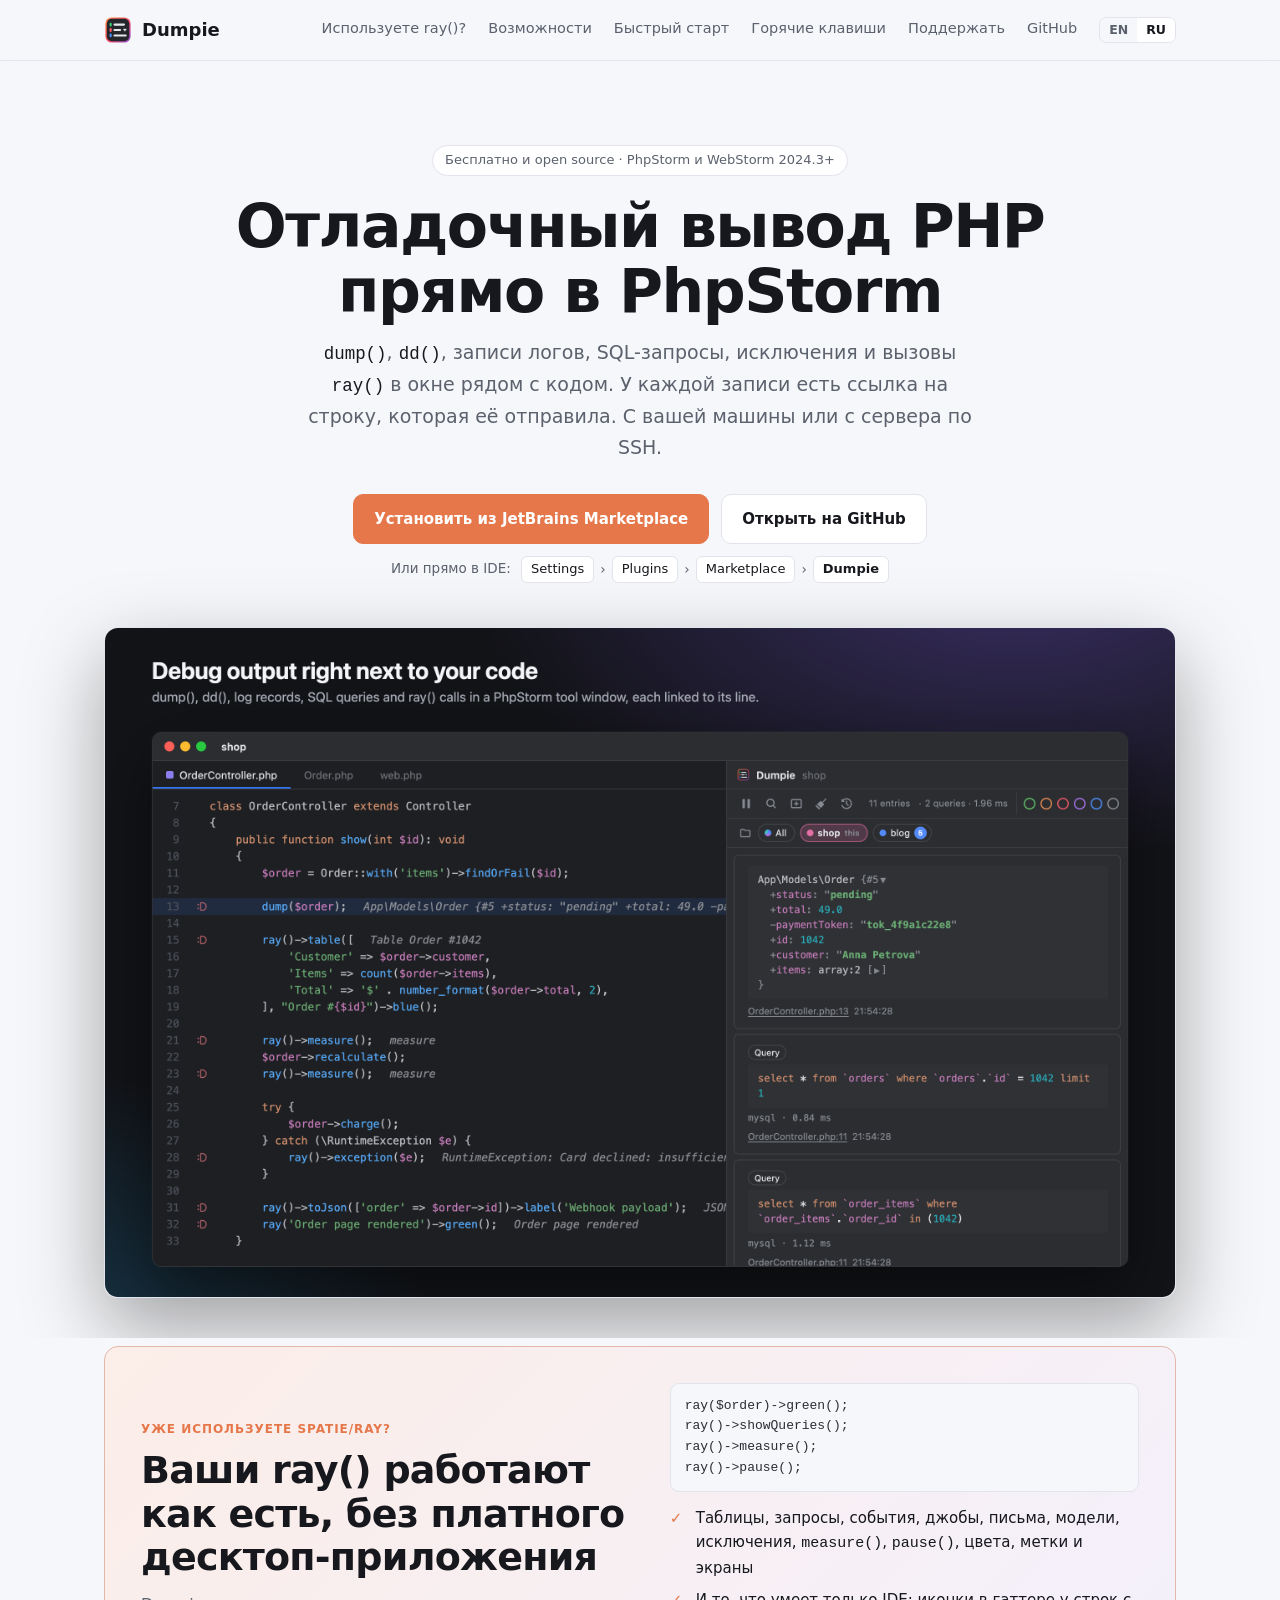
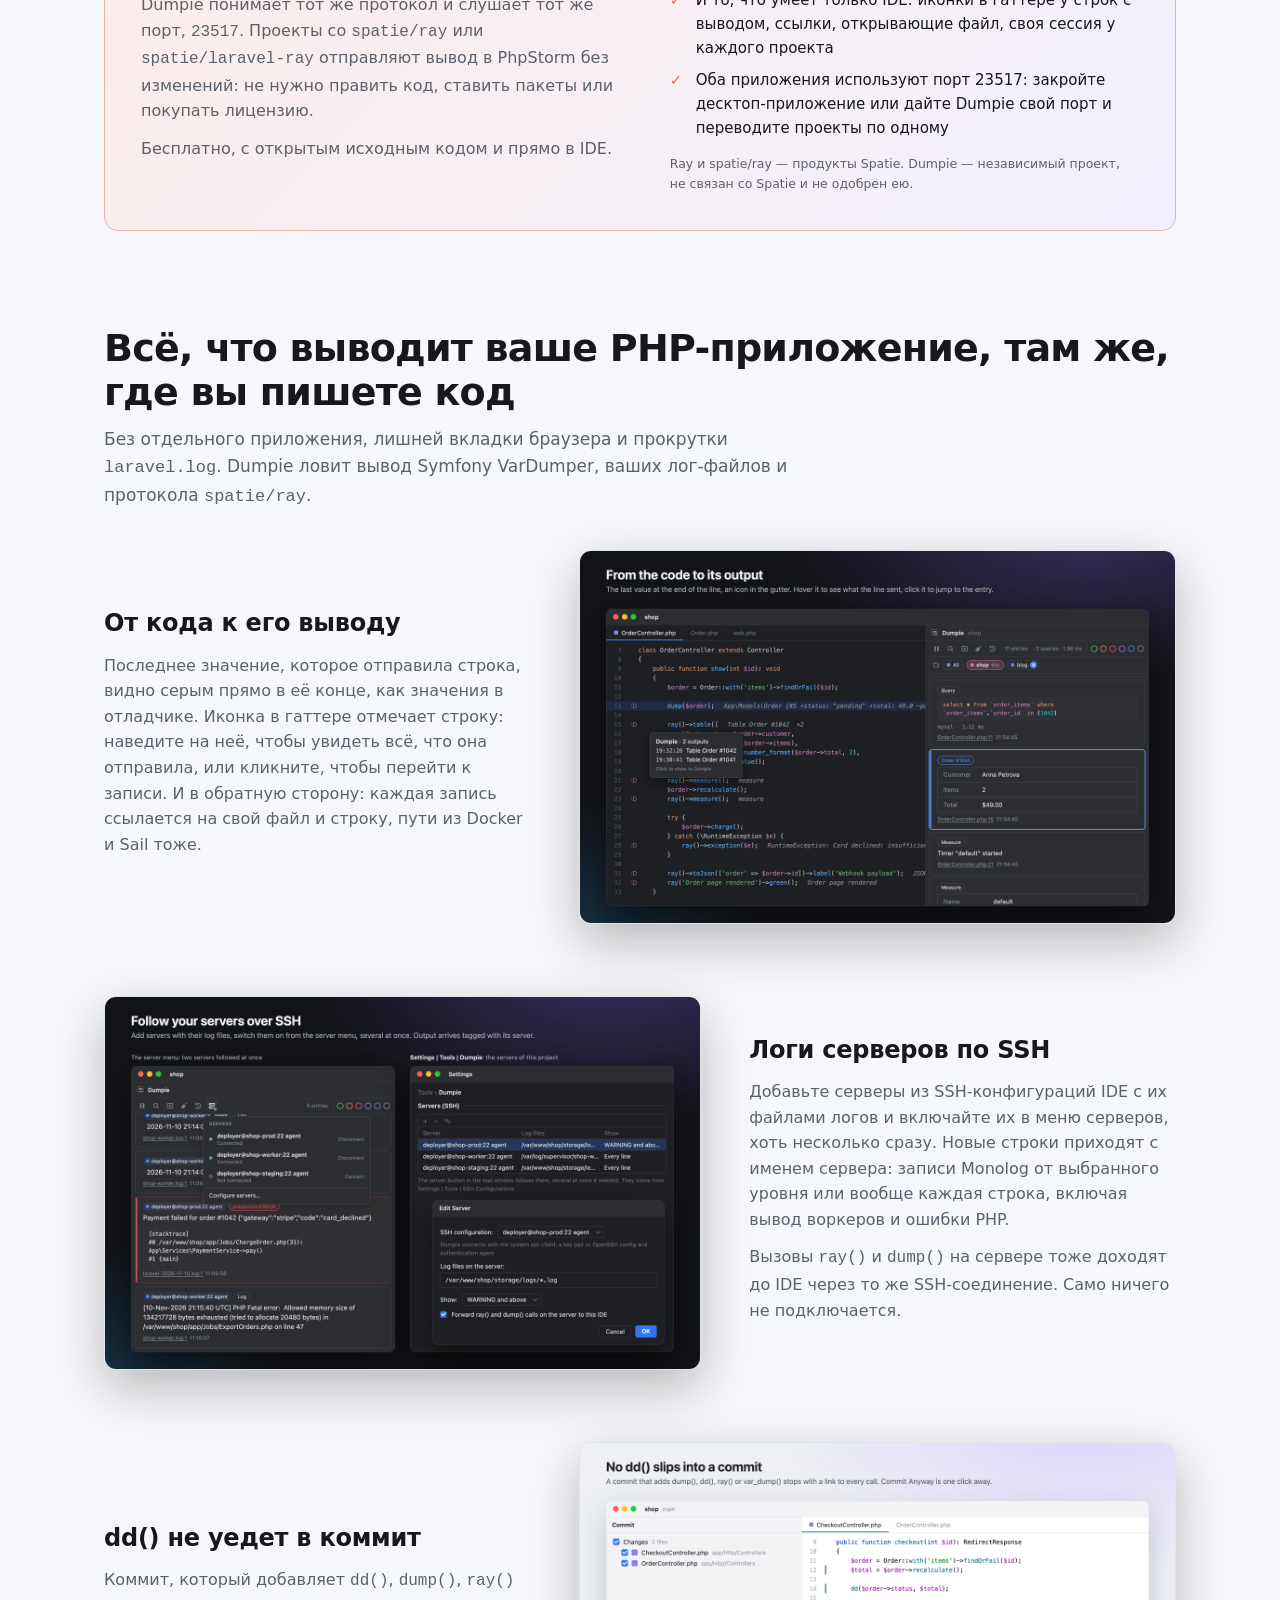
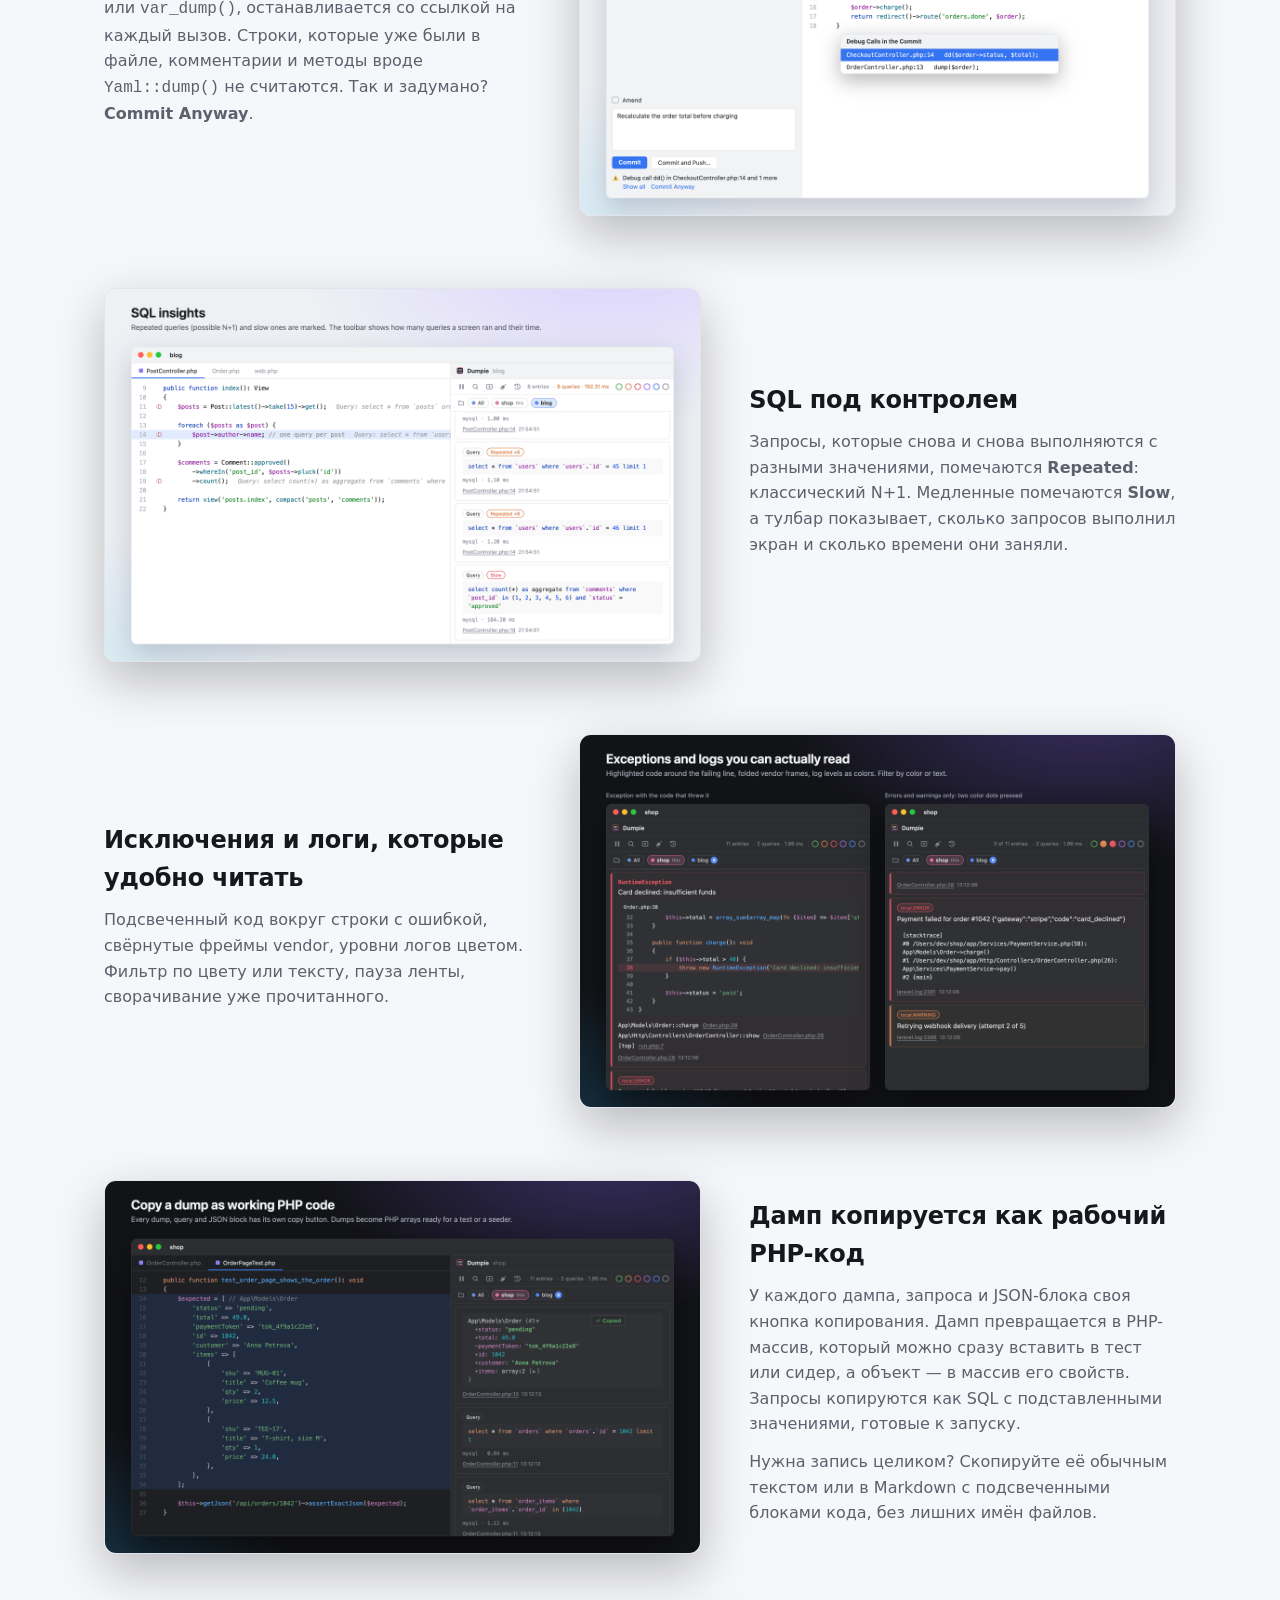
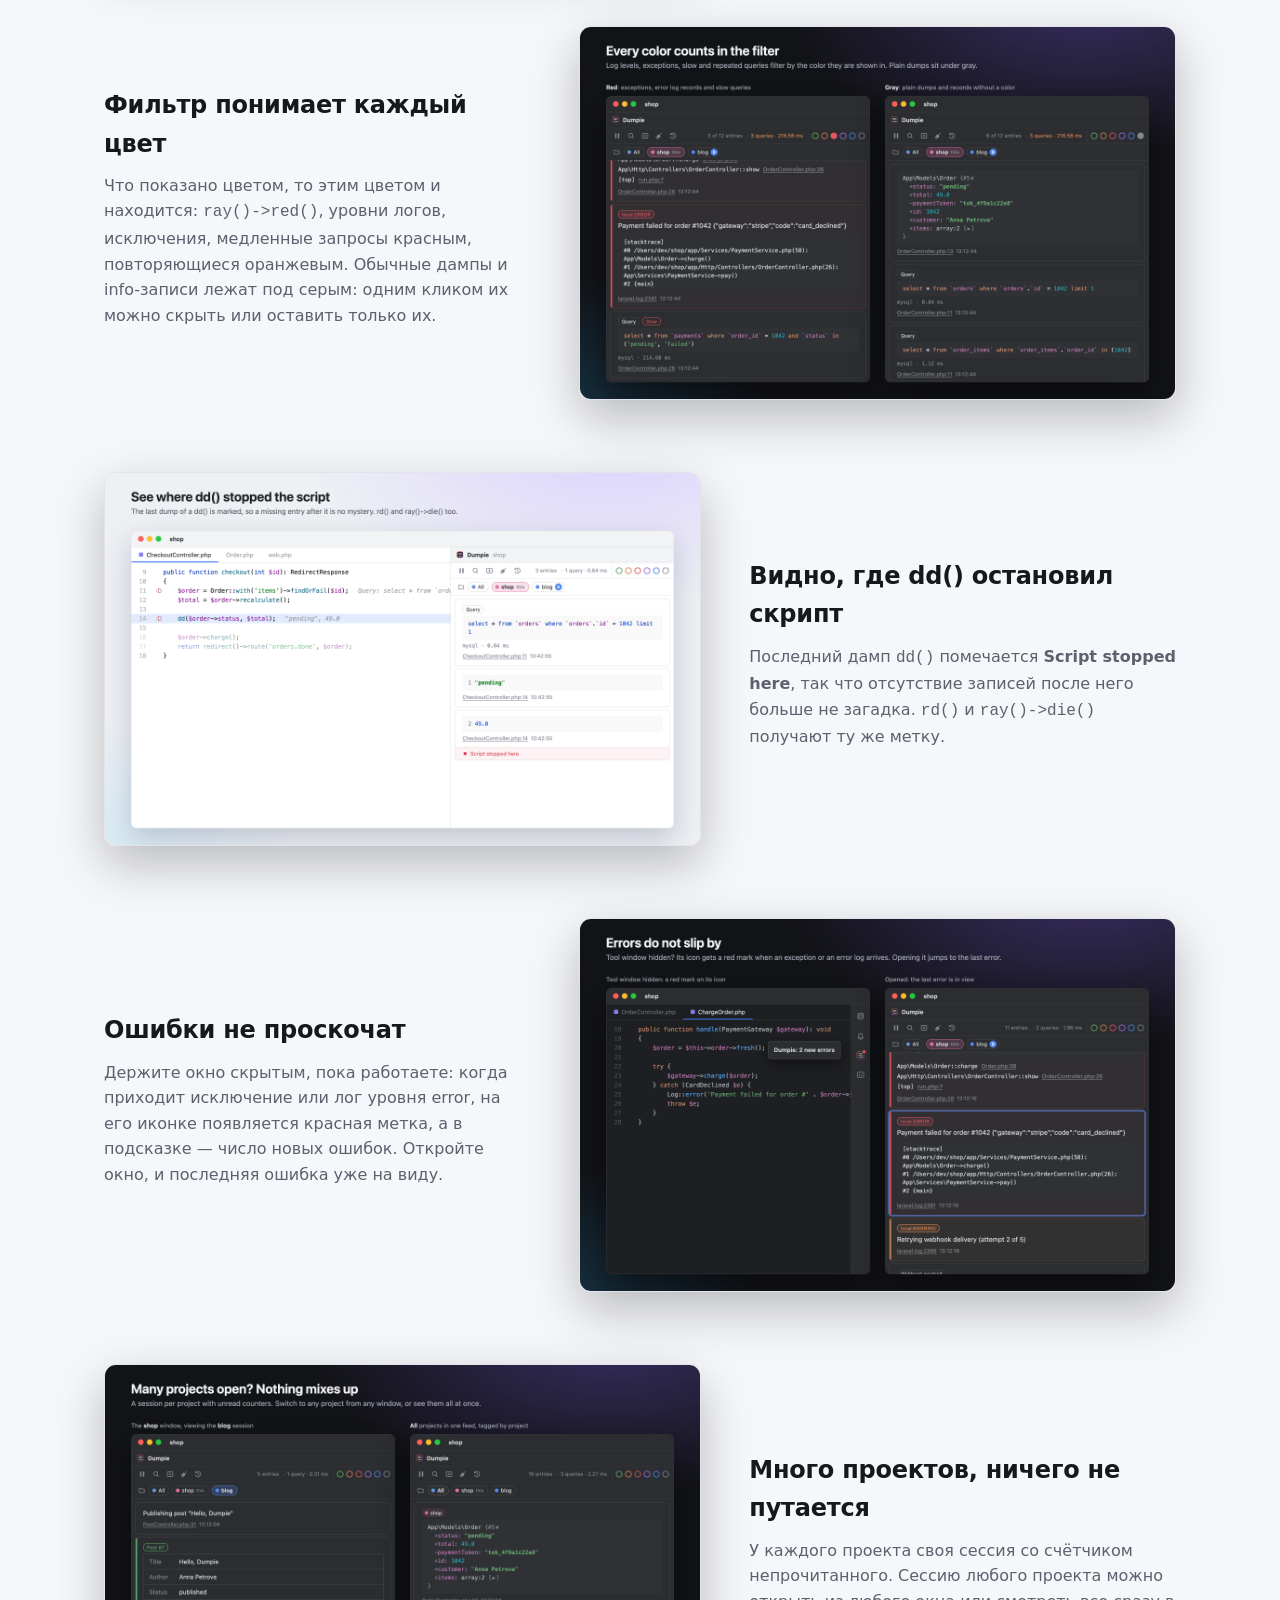
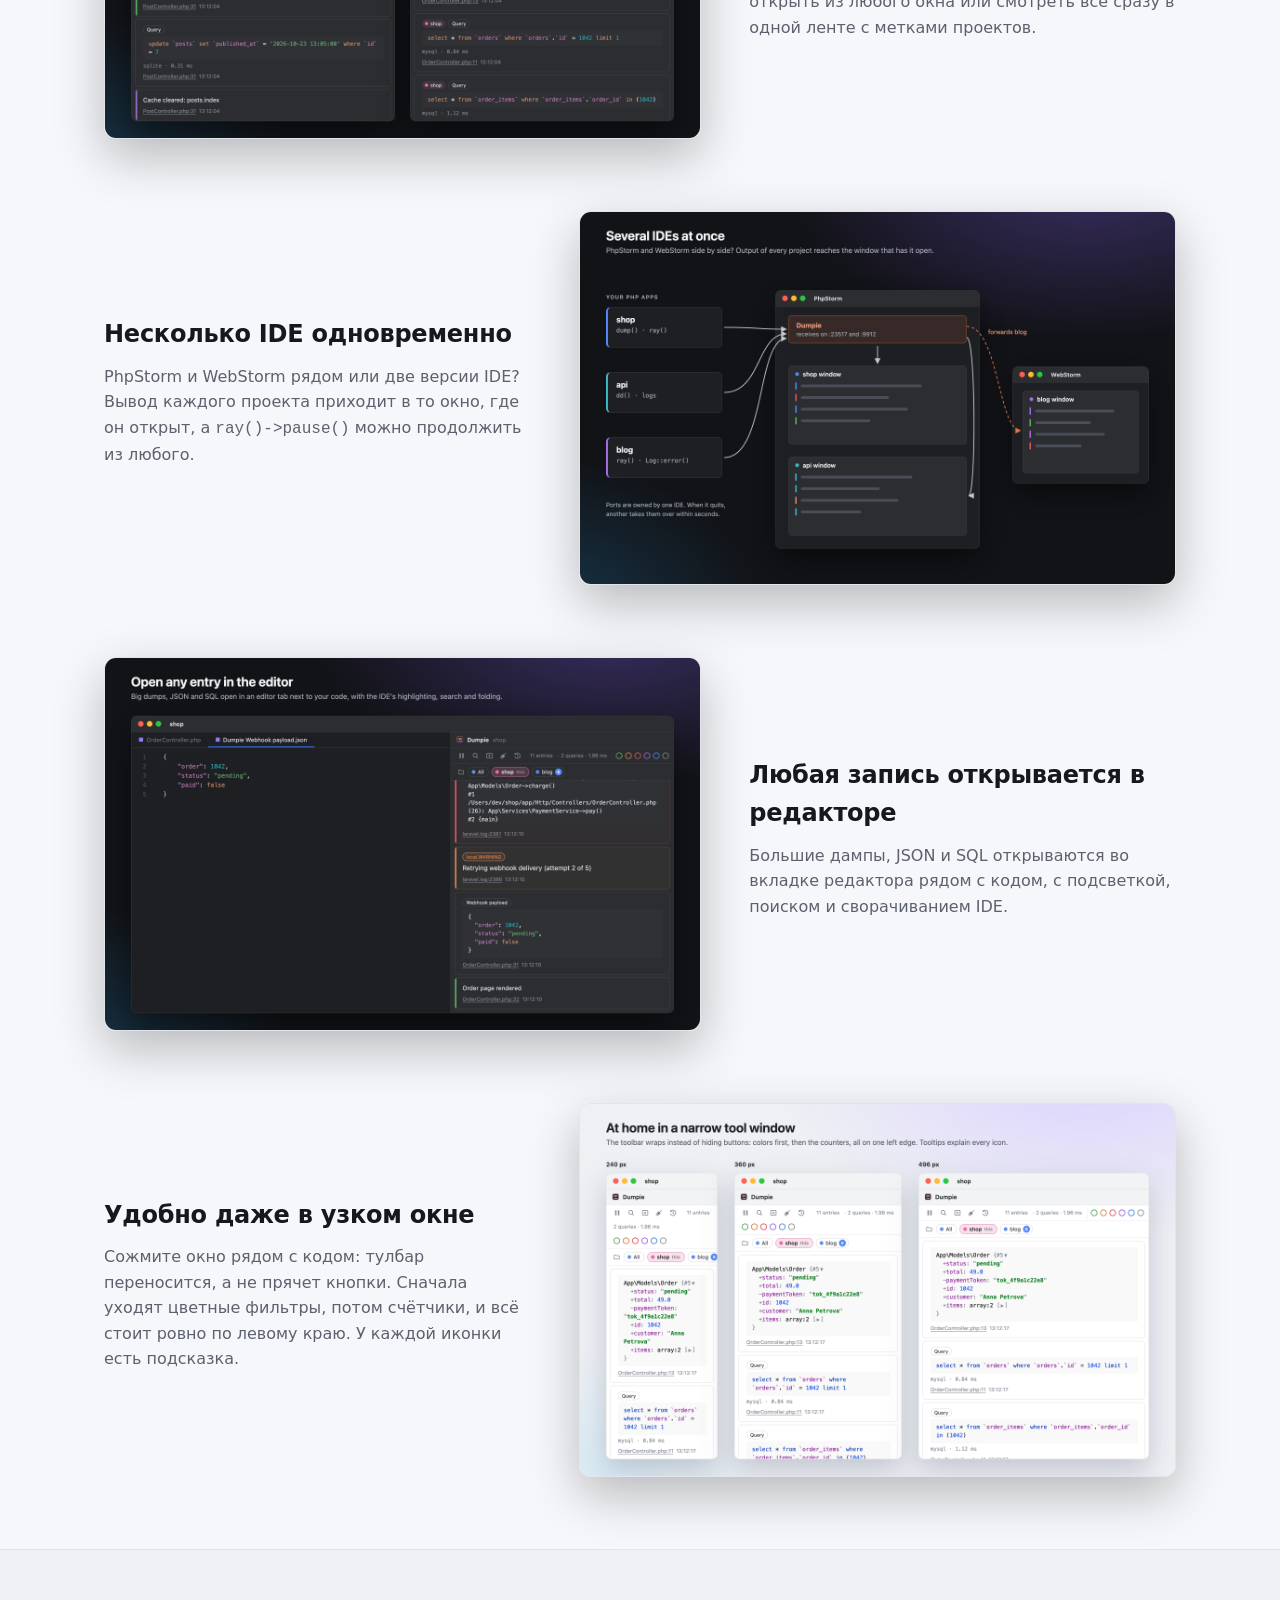
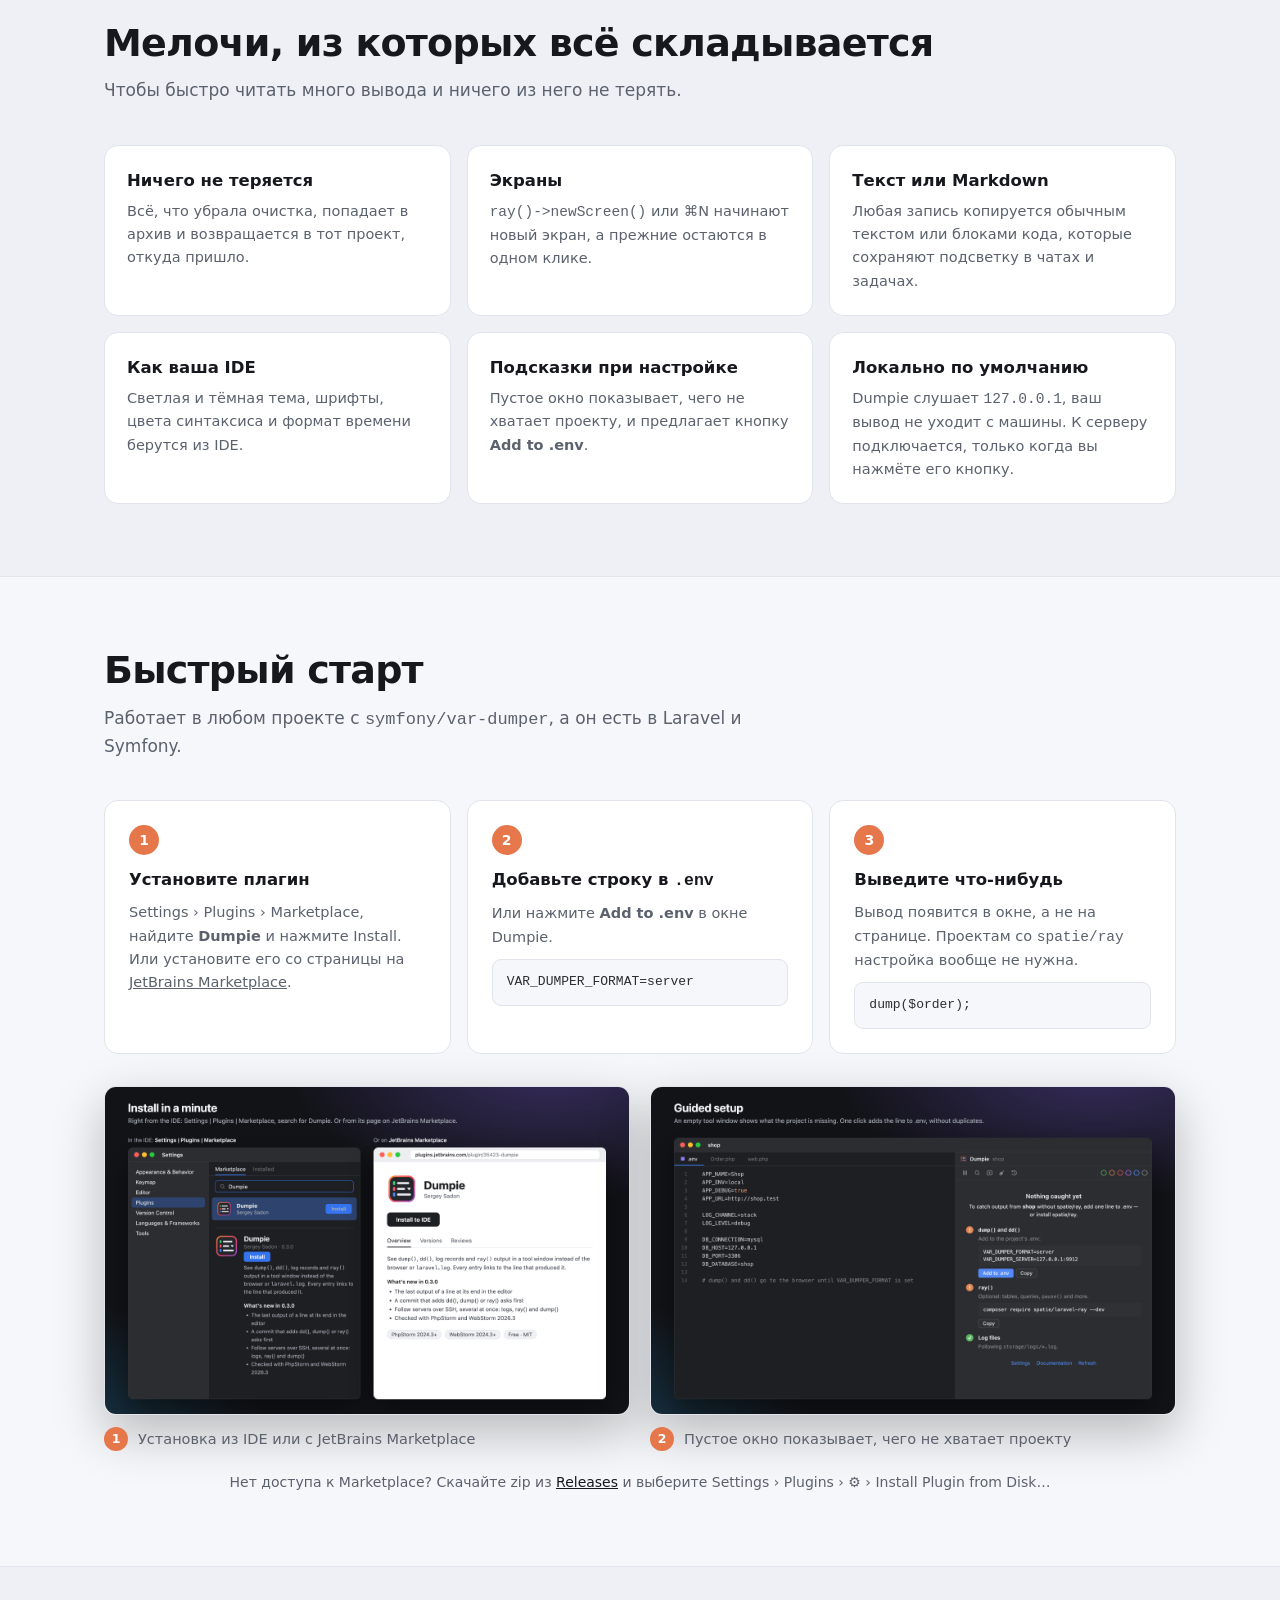
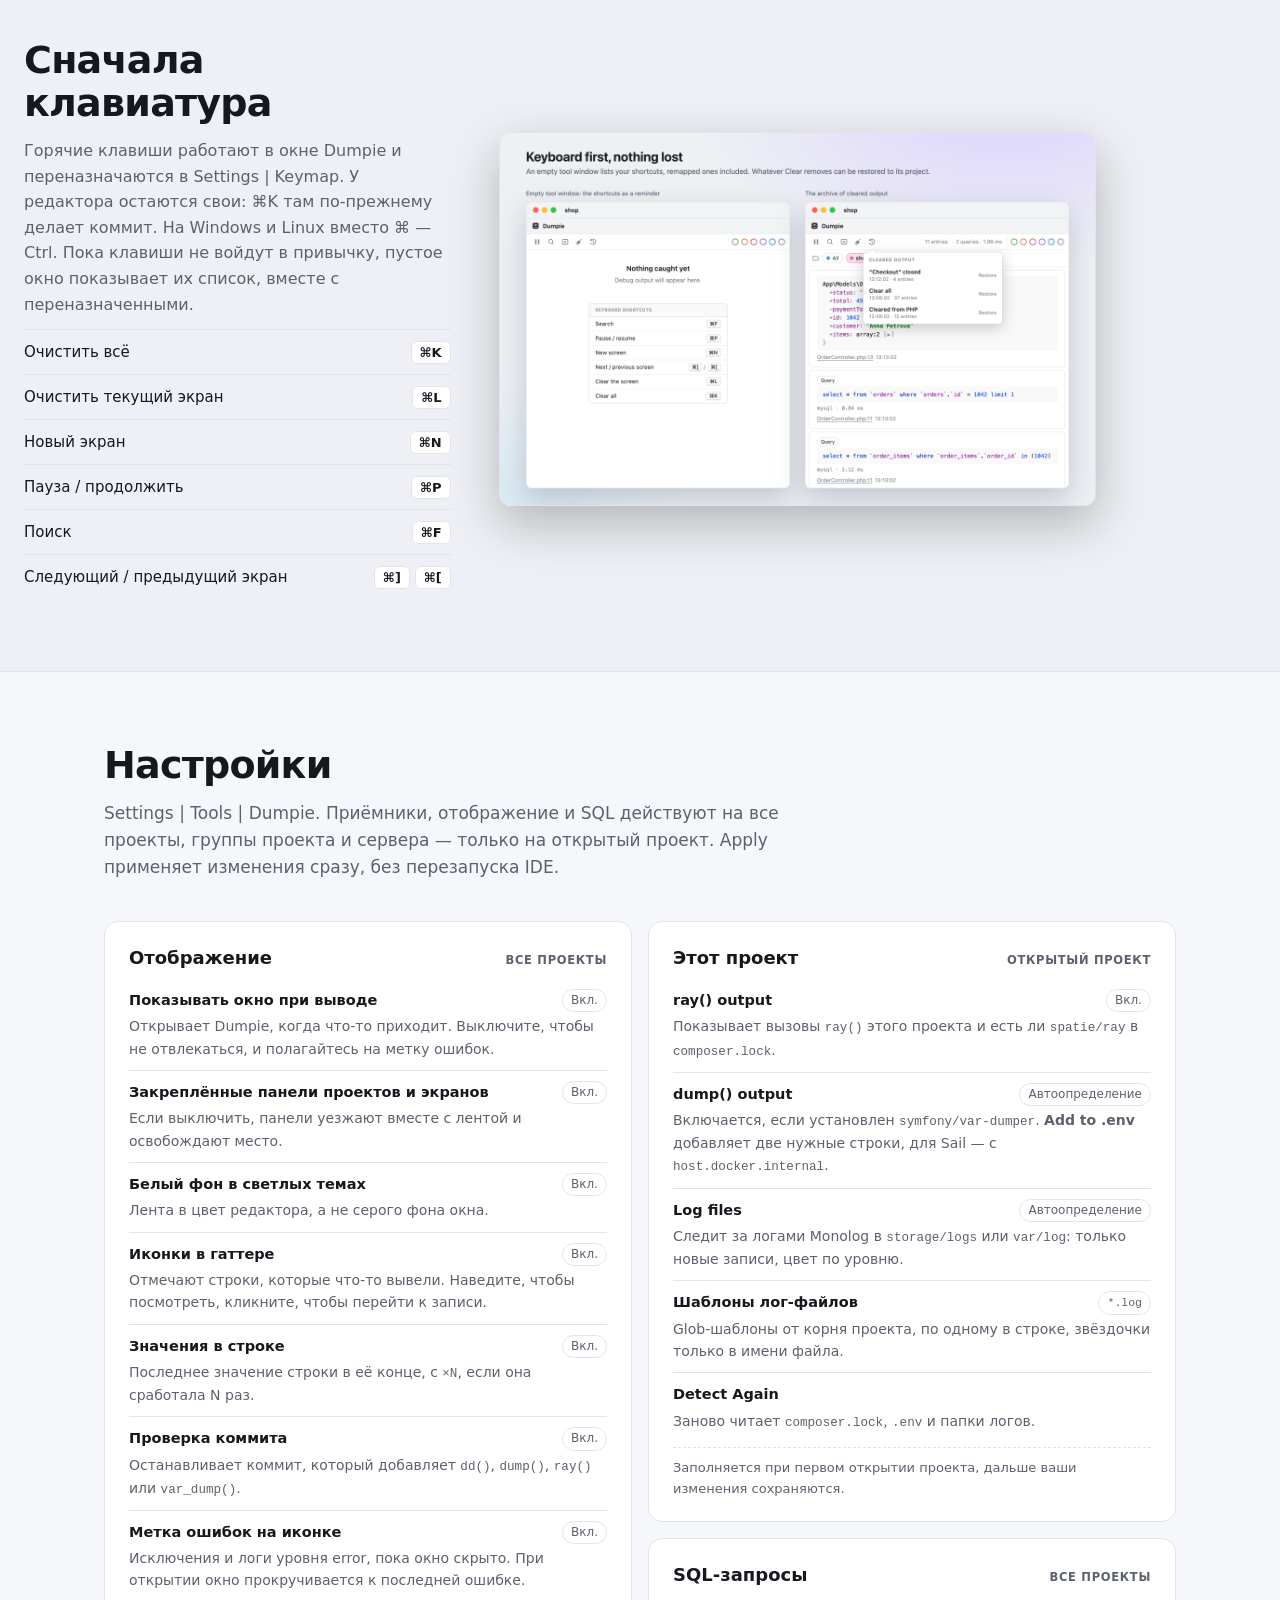
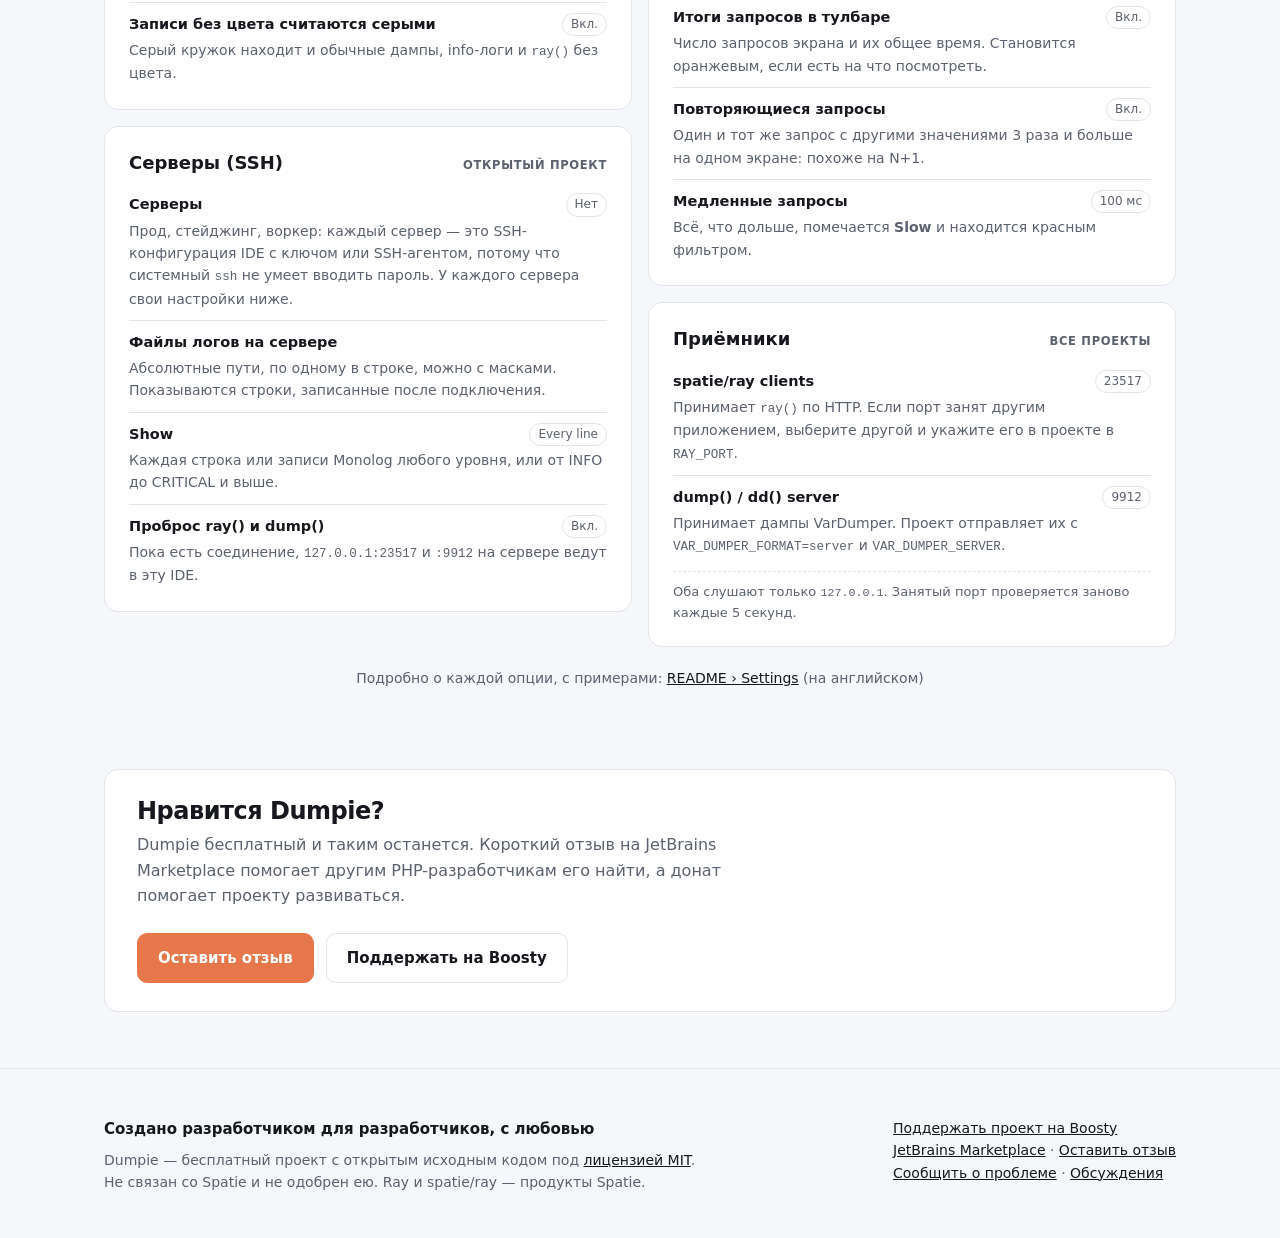
==== commit a1f9c91a: "Docs for 0.3.0: servers over SSH, commit check, inline values - New screenshots: the commit check an" ====
--- a/docs/ru/index.html
+++ b/docs/ru/index.html
@@ -36,7 +36,7 @@
         <span class="badge">Бесплатно и open source · PhpStorm и WebStorm 2024.3+</span>
         <h1>Отладочный вывод PHP прямо в PhpStorm</h1>
         <p class="lead"><code>dump()</code>, <code>dd()</code>, записи логов, SQL-запросы, исключения и вызовы <code>ray()</code> в окне рядом
-            с кодом. У каждой записи есть ссылка на строку, которая её отправила.</p>
+            с кодом. У каждой записи есть ссылка на строку, которая её отправила. С вашей машины или с сервера по SSH.</p>
         <div class="cta">
             <a class="btn primary" href="https://plugins.jetbrains.com/plugin/35423-dumpie">Установить из JetBrains Marketplace</a>
             <a class="btn" href="https://github.com/sadonsergey/dumpie">Открыть на GitHub</a>
@@ -83,10 +83,32 @@
         <div class="feature">
             <div class="text">
                 <h3>От кода к его выводу</h3>
-                <p>Строки, которые что-то вывели, получают иконку в гаттере редактора. Наведите на неё, чтобы увидеть, что именно, или кликните,
-                    чтобы перейти к записи. И в обратную сторону: каждая запись ссылается на свой файл и строку, пути из Docker и Sail тоже.</p>
-            </div>
-            <div class="media"><img src="../marketplace/06-gutter.png" alt="Иконка в гаттере с подсказкой и найденная запись" loading="lazy" width="2560" height="1600"></div>
+                <p>Последнее значение, которое отправила строка, видно серым прямо в её конце, как значения в отладчике. Иконка в гаттере
+                    отмечает строку: наведите на неё, чтобы увидеть всё, что она отправила, или кликните, чтобы перейти к записи. И в обратную
+                    сторону: каждая запись ссылается на свой файл и строку, пути из Docker и Sail тоже.</p>
+            </div>
+            <div class="media"><img src="../marketplace/06-gutter.png" alt="Значения в конце строк, иконка в гаттере с подсказкой и найденная запись" loading="lazy" width="2560" height="1600"></div>
+        </div>
+
+        <div class="feature flip">
+            <div class="text">
+                <h3>Логи серверов по SSH</h3>
+                <p>Добавьте серверы из SSH-конфигураций IDE с их файлами логов и включайте их в меню серверов, хоть несколько сразу. Новые строки приходят с именем
+                    сервера: записи Monolog от выбранного уровня или вообще каждая строка, включая вывод воркеров и ошибки PHP.</p>
+                <p>Вызовы <code>ray()</code> и <code>dump()</code> на сервере тоже доходят до IDE через то же SSH-соединение. Само ничего
+                    не подключается.</p>
+            </div>
+            <div class="media"><img src="../marketplace/18-server.png" alt="Вывод сервера в окне Dumpie и его настройки" loading="lazy" width="2560" height="1600"></div>
+        </div>
+
+        <div class="feature">
+            <div class="text">
+                <h3>dd() не уедет в коммит</h3>
+                <p>Коммит, который добавляет <code>dd()</code>, <code>dump()</code>, <code>ray()</code> или <code>var_dump()</code>,
+                    останавливается со ссылкой на каждый вызов. Строки, которые уже были в файле, комментарии и методы вроде
+                    <code>Yaml::dump()</code> не считаются. Так и задумано? <b>Commit Anyway</b>.</p>
+            </div>
+            <div class="media"><img src="../marketplace/17-commit.png" alt="Остановленный коммит с dd() и список отладочных вызовов" loading="lazy" width="2560" height="1600"></div>
         </div>
 
         <div class="feature flip">
@@ -191,7 +213,7 @@
             <div class="card"><h4>Текст или Markdown</h4><p>Любая запись копируется обычным текстом или блоками кода, которые сохраняют подсветку в чатах и задачах.</p></div>
             <div class="card"><h4>Как ваша IDE</h4><p>Светлая и тёмная тема, шрифты, цвета синтаксиса и формат времени берутся из IDE.</p></div>
             <div class="card"><h4>Подсказки при настройке</h4><p>Пустое окно показывает, чего не хватает проекту, и предлагает кнопку <b>Add to .env</b>.</p></div>
-            <div class="card"><h4>Только локально</h4><p>Dumpie слушает <code>127.0.0.1</code>. Ничего не уходит с вашей машины.</p></div>
+            <div class="card"><h4>Локально по умолчанию</h4><p>Dumpie слушает <code>127.0.0.1</code>, ваш вывод не уходит с машины. К серверу подключается, только когда вы нажмёте его кнопку.</p></div>
         </div>
     </div>
 </section>
@@ -255,7 +277,7 @@
 <section id="settings">
     <div class="wrap">
         <h2>Настройки</h2>
-        <p class="section-lead">Settings | Tools | Dumpie. Приёмники, отображение и SQL действуют на все проекты, последняя группа — только на открытый проект. Apply применяет изменения сразу, без перезапуска IDE.</p>
+        <p class="section-lead">Settings | Tools | Dumpie. Приёмники, отображение и SQL действуют на все проекты, группы проекта и сервера — только на открытый проект. Apply применяет изменения сразу, без перезапуска IDE.</p>
         <div class="settings">
             <div class="set-col">
                 <div class="set-card">
@@ -264,14 +286,17 @@
                     <div class="opt"><div class="opt-head"><b>Закреплённые панели проектов и экранов</b><span>Вкл.</span></div><p>Если выключить, панели уезжают вместе с лентой и освобождают место.</p></div>
                     <div class="opt"><div class="opt-head"><b>Белый фон в светлых темах</b><span>Вкл.</span></div><p>Лента в цвет редактора, а не серого фона окна.</p></div>
                     <div class="opt"><div class="opt-head"><b>Иконки в гаттере</b><span>Вкл.</span></div><p>Отмечают строки, которые что-то вывели. Наведите, чтобы посмотреть, кликните, чтобы перейти к записи.</p></div>
+                    <div class="opt"><div class="opt-head"><b>Значения в строке</b><span>Вкл.</span></div><p>Последнее значение строки в её конце, с <code>×N</code>, если она сработала N раз.</p></div>
+                    <div class="opt"><div class="opt-head"><b>Проверка коммита</b><span>Вкл.</span></div><p>Останавливает коммит, который добавляет <code>dd()</code>, <code>dump()</code>, <code>ray()</code> или <code>var_dump()</code>.</p></div>
                     <div class="opt"><div class="opt-head"><b>Метка ошибок на иконке</b><span>Вкл.</span></div><p>Исключения и логи уровня error, пока окно скрыто. При открытии окно прокручивается к последней ошибке.</p></div>
                     <div class="opt"><div class="opt-head"><b>Записи без цвета считаются серыми</b><span>Вкл.</span></div><p>Серый кружок находит и обычные дампы, info-логи и <code>ray()</code> без цвета.</p></div>
                 </div>
                 <div class="set-card">
-                    <h3>Приёмники<small>Все проекты</small></h3>
-                    <div class="opt"><div class="opt-head"><b>spatie/ray clients</b><span>23517</span></div><p>Принимает <code>ray()</code> по HTTP. Если порт занят другим приложением, выберите другой и укажите его в проекте в <code>RAY_PORT</code>.</p></div>
-                    <div class="opt"><div class="opt-head"><b>dump() / dd() server</b><span>9912</span></div><p>Принимает дампы VarDumper. Проект отправляет их с <code>VAR_DUMPER_FORMAT=server</code> и <code>VAR_DUMPER_SERVER</code>.</p></div>
-                    <p class="set-note">Оба слушают только <code>127.0.0.1</code>. Занятый порт проверяется заново каждые 5 секунд.</p>
+                    <h3>Серверы (SSH)<small>Открытый проект</small></h3>
+                    <div class="opt"><div class="opt-head"><b>Серверы</b><span>Нет</span></div><p>Прод, стейджинг, воркер: каждый сервер — это SSH-конфигурация IDE с ключом или SSH-агентом, потому что системный <code>ssh</code> не умеет вводить пароль. У каждого сервера свои настройки ниже.</p></div>
+                    <div class="opt"><div class="opt-head"><b>Файлы логов на сервере</b></div><p>Абсолютные пути, по одному в строке, можно с масками. Показываются строки, записанные после подключения.</p></div>
+                    <div class="opt"><div class="opt-head"><b>Show</b><span>Every line</span></div><p>Каждая строка или записи Monolog любого уровня, или от INFO до CRITICAL и выше.</p></div>
+                    <div class="opt"><div class="opt-head"><b>Проброс ray() и dump()</b><span>Вкл.</span></div><p>Пока есть соединение, <code>127.0.0.1:23517</code> и <code>:9912</code> на сервере ведут в эту IDE.</p></div>
                 </div>
             </div>
             <div class="set-col">
@@ -289,6 +314,12 @@
                     <div class="opt"><div class="opt-head"><b>Итоги запросов в тулбаре</b><span>Вкл.</span></div><p>Число запросов экрана и их общее время. Становится оранжевым, если есть на что посмотреть.</p></div>
                     <div class="opt"><div class="opt-head"><b>Повторяющиеся запросы</b><span>Вкл.</span></div><p>Один и тот же запрос с другими значениями 3 раза и больше на одном экране: похоже на N+1.</p></div>
                     <div class="opt"><div class="opt-head"><b>Медленные запросы</b><span>100 мс</span></div><p>Всё, что дольше, помечается <b>Slow</b> и находится красным фильтром.</p></div>
+                </div>
+                <div class="set-card">
+                    <h3>Приёмники<small>Все проекты</small></h3>
+                    <div class="opt"><div class="opt-head"><b>spatie/ray clients</b><span>23517</span></div><p>Принимает <code>ray()</code> по HTTP. Если порт занят другим приложением, выберите другой и укажите его в проекте в <code>RAY_PORT</code>.</p></div>
+                    <div class="opt"><div class="opt-head"><b>dump() / dd() server</b><span>9912</span></div><p>Принимает дампы VarDumper. Проект отправляет их с <code>VAR_DUMPER_FORMAT=server</code> и <code>VAR_DUMPER_SERVER</code>.</p></div>
+                    <p class="set-note">Оба слушают только <code>127.0.0.1</code>. Занятый порт проверяется заново каждые 5 секунд.</p>
                 </div>
             </div>
         </div>
